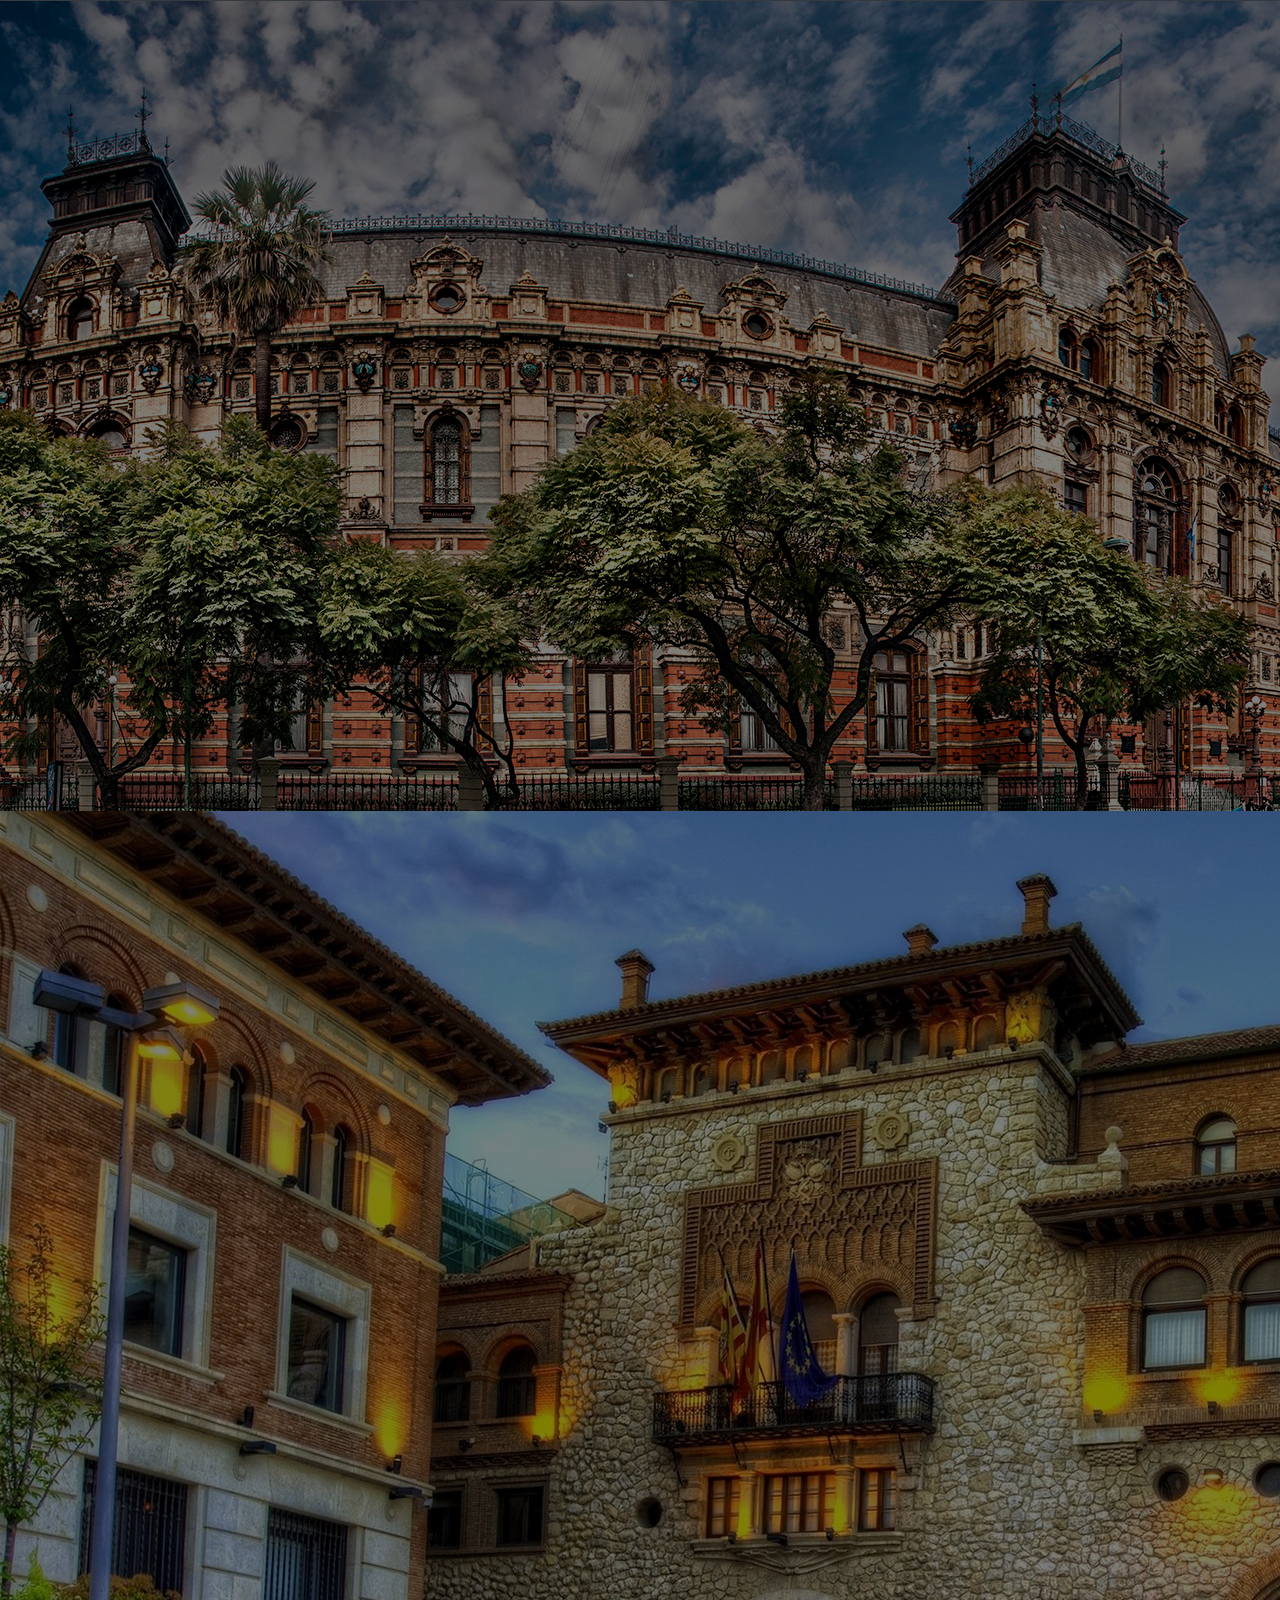
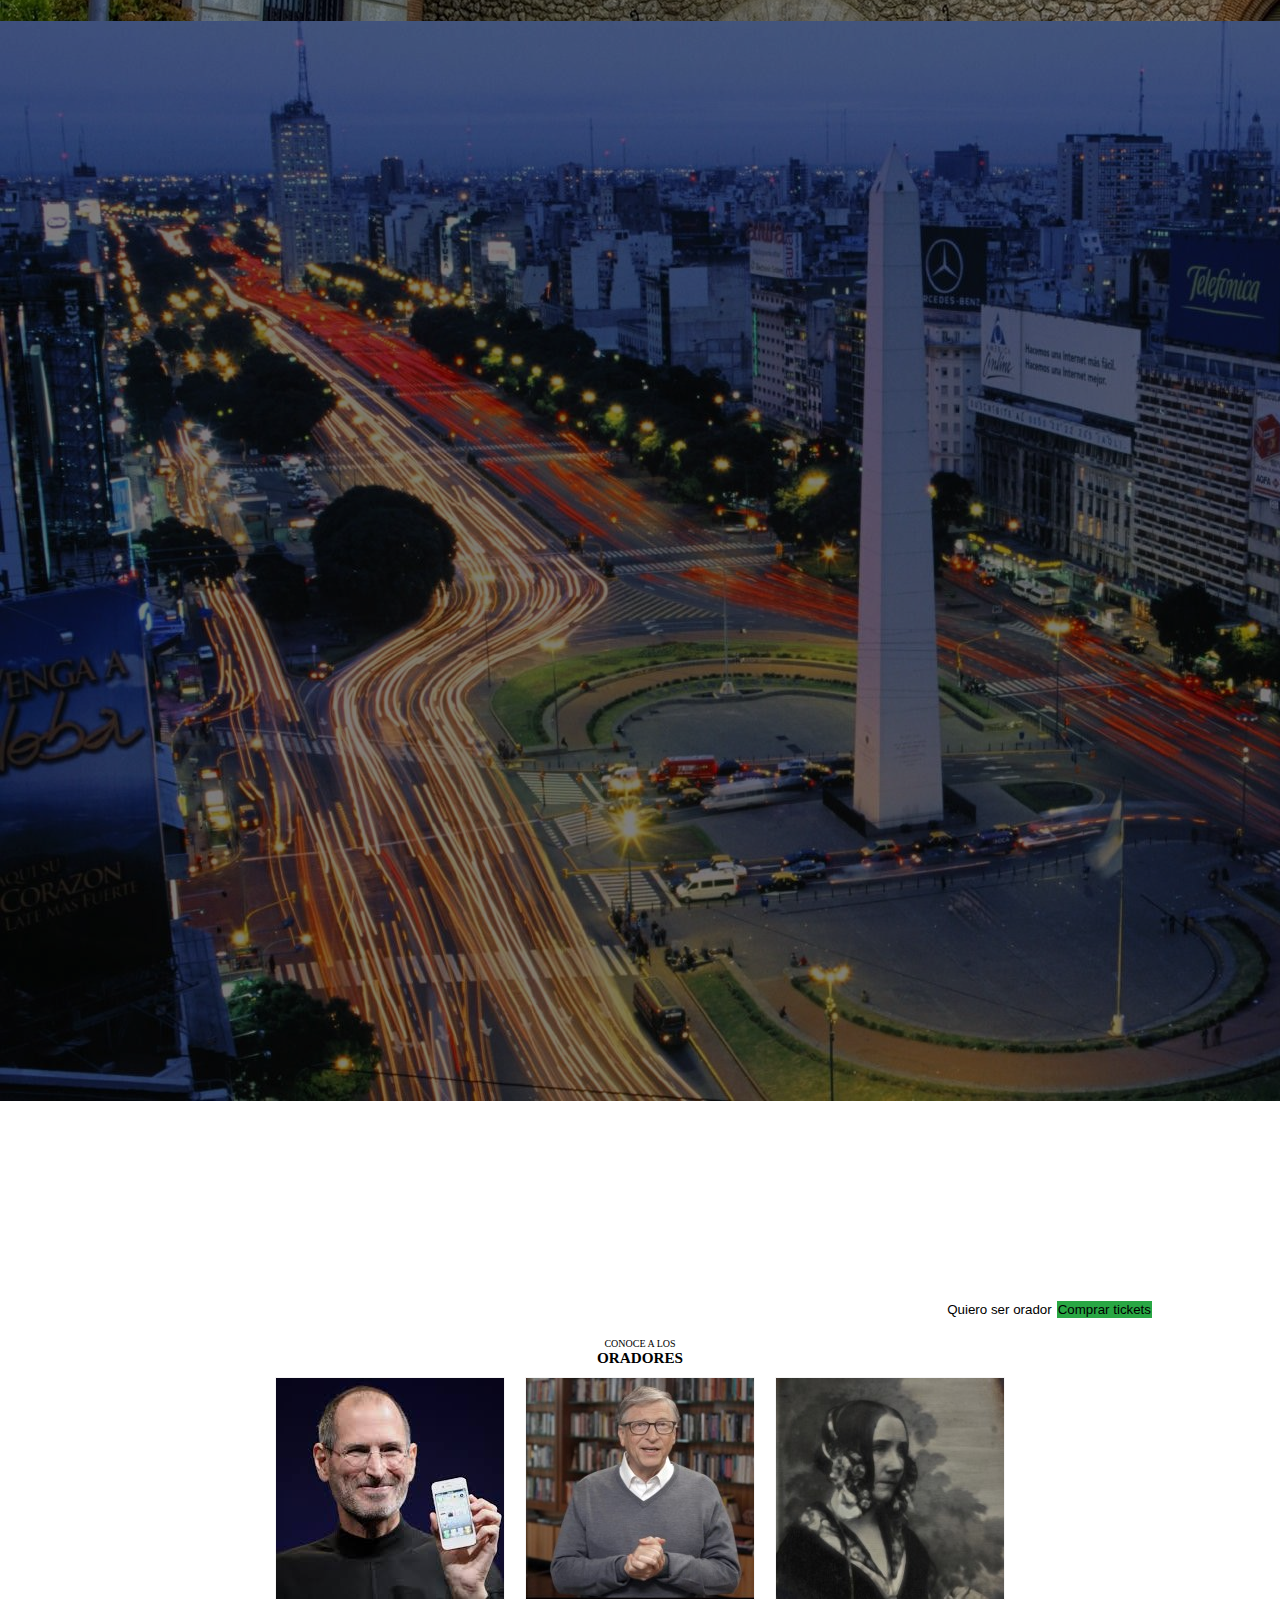
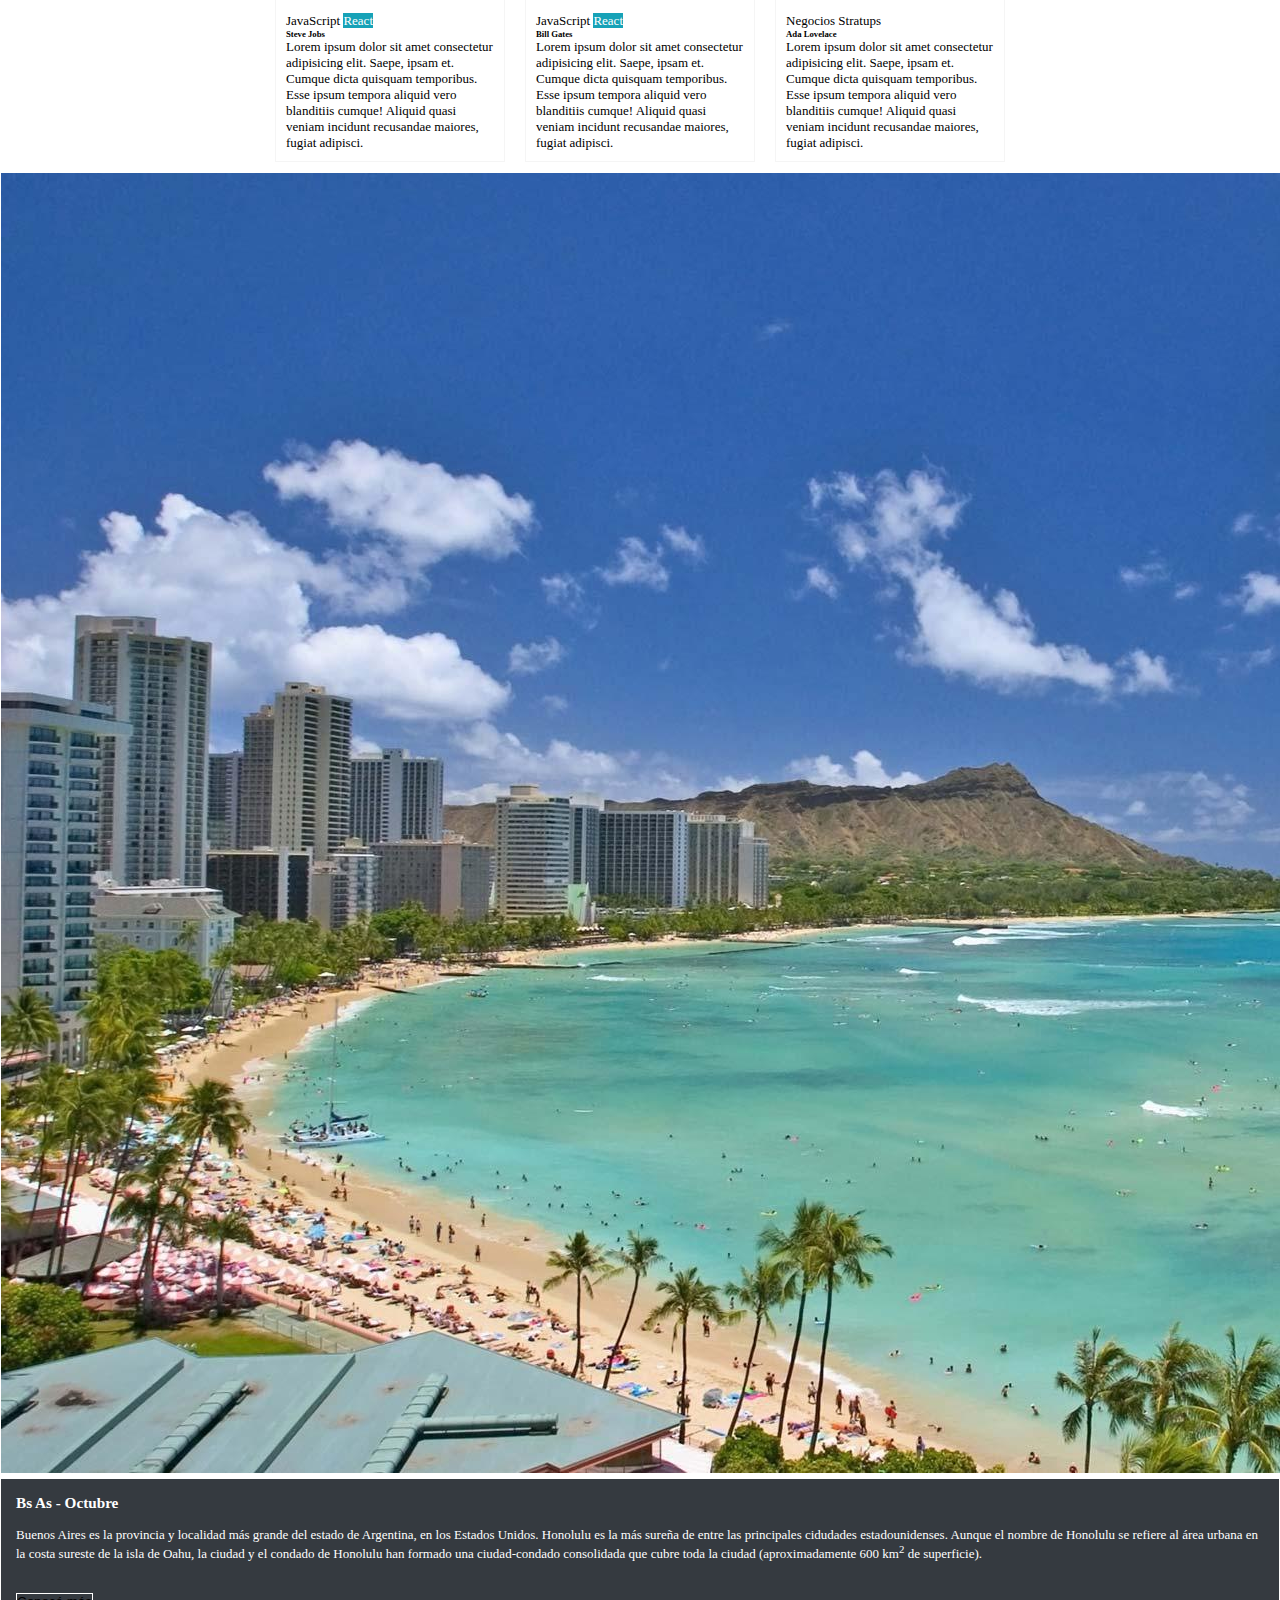
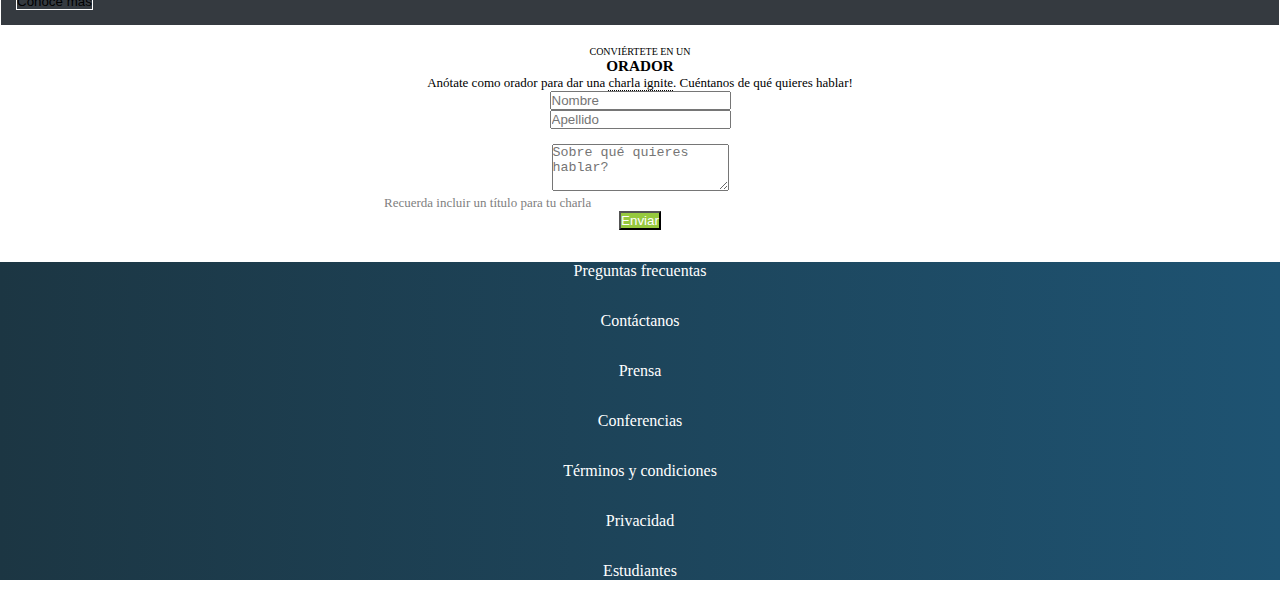
==== index.html @ 411e6cd6 "fuera bootstrap de las cards" ====
<!DOCTYPE html>
<html lang="es">
<head>
    <meta charset="UTF-8">
    <meta http-equiv="X-UA-Compatible" content="IE=edge">
    <meta name="viewport" content="width=device-width, initial-scale=1.0">
    <!-- CSS only -->
    <link href="https://cdn.jsdelivr.net/npm/bootstrap@5.2.1/dist/css/bootstrap.min.css" rel="stylesheet" integrity="sha384-iYQeCzEYFbKjA/T2uDLTpkwGzCiq6soy8tYaI1GyVh/UjpbCx/TYkiZhlZB6+fzT" crossorigin="anonymous">
    <link rel="shortcut icon" href="images/favicon.ico" type="image/x-icon">
    <link rel="stylesheet" href="style.css">
    <title>Conf Bs As</title>
</head>
<body>
    <header>
        <nav class="navbar navbar-expand-lg nav">
            <div class="container-fluid">
                <a class="navbar-brand" href="#">
                    <img src="images/codoacodo.png" alt="Logo" width="100" class="d-inline-block align-text-top">
                </a>
                <a class="navbar-brand links--principales" href="#">Conf Bs As</a>
                <button class="navbar-toggler" type="button" data-bs-toggle="collapse" data-bs-target="#navbarSupportedContent" aria-controls="navbarSupportedContent" aria-expanded="false" aria-label="Toggle navigation">
                    <span class="navbar-toggler-icon"></span>
                </button>
                <div class="collapse navbar-collapse" id="navbarSupportedContent">
                    <ul class="navbar-nav me-auto mb-2 mb-lg-0">
                        <li class="nav-item d-flex justify-content-end">
                            <a class="nav-link links--principales" aria-current="page" href="#">La conferencia</a>
                        </li>
                        <li class="nav-item d-flex justify-content-end">
                            <a class="nav-link links" href="#oradores">Los oradores</a>
                        </li>
                        <li class="nav-item d-flex justify-content-end">
                            <a class="nav-link links" href="#lugar-fecha">El lugar y la fecha</a>
                        </li>
                        <li class="nav-item d-flex justify-content-end">
                            <a class="nav-link links" href="#conviertete">Conviértete en orador</a>
                        </li>
                        <li class="nav-item d-flex justify-content-end">
                            <a class="nav-link links--final" href="#tickets">Comprar tickets</a>
                        </li>
                    </ul>
                </div>
            </div>
        </nav>
    </header>
    <main>
        <section class="section__carousel">
            <div id="carouselExampleSlidesOnly" class="carousel slide" data-bs-ride="carousel">
                <div class="carousel-inner">
                    <div class="carousel-item active">
                        <img src="images/ba1.jpg" class="d-block w-100 images" alt="ba1">
                    </div>
                    <div class="carousel-item">
                        <img src="images/ba2.jpg" class="d-block w-100 images" alt="ba2">
                    </div>
                    <div class="carousel-item">
                        <img src="images/ba3.jpg" class="d-block w-100 images" alt="ba3">
                    </div>
                    <div class="text">
                        <h1>Conf Bs As</h1>
                        <p>Bs As llega por primera vez a Argentina. Un evento para comprartir con nuestra comunidad el conocimiento y experiencia de los expertos que estan creando el futuro de Internet. Ven a conocer a miembros del evento, a otros estudiantes de Codo a Codo y los oradores de primer nivel que tenemos para ti. Te esperamos!</p>
                        <button type="button" class="btn btn-primary btn1">Quiero ser orador</button>
                        <button type="button" class="btn btn-primary btn2">Comprar tickets</button>
                    </div>
                </div>
            </div>
        </section>
<!--         <section class="container-fluid section__oradores">
            <div class="row">
                <div class="col oradores__title">
                    <p class="p__oradores">CONOCE A LOS</p>
                    <h3>ORADORES</h3>
                </div>
            </div>
            <div class="row">
                <div class="col ms-0 me-0 d-flex justify-content-center">
                    <div class="cards__images ms-0 me-0" style="width: 20rem;">
                        <img src="images/steve.jpg" class="card-img-top img-fluid" alt="Steve Jobs">
                        <div class="card-body cards__text">
                            <span class="badge text-bg-warning">JavaScript</span>
                            <span class="badge text-bg-info bdg">React</span>
                            <h5 class="card-title">Steve Jobs</h5>
                            <p class="card-text">Some quick example text to build on the card title and make up the bulk of the card's content.</p>
                        </div>
                    </div>
                </div>
                <div class="col ms-0 me-0 d-flex justify-content-center">
                    <div class="card cards__images ms-0 me-0" style="width: 20rem;">
                        <img src="images/bill.jpg" class="card-img-top img-fluid" alt="Bill Gates">
                        <div class="card-body cards__text">
                            <span class="badge text-bg-warning">JavaScript</span>
                            <span class="badge text-bg-info bdg">React</span>
                            <h5 class="card-title">Bill Gates</h5>
                            <p class="card-text">Some quick example text to build on the card title and make up the bulk of the card's content.</p>
                        </div>
                    </div>
                </div>
                <div class="col ms-0 me-0 d-flex justify-content-center">    
                    <div class="card cards__images ms-0 me-0" style="width: 20rem;">
                        <img src="images/ada.jpeg" class="card-img-top img-fluid" alt="Ada Lovelace">
                        <div class="card-body cards__text">
                            <span class="badge text-bg-secondary">Negocios</span>
                            <span class="badge text-bg-danger">Stratups</span>
                            <h5 class="card-title">Ada Lovelace</h5>
                            <p class="card-text">Some quick example text to build on the card title and make up the bulk of the card's content.</p>
                        </div>
                    </div>
                </div>
            </div>
        </section> -->



        <section class="container-fluid section__oradores">
            <div class="row m-0">
                <div class="col oradores__title">
                    <p class="p__oradores">CONOCE A LOS</p>
                    <h3>ORADORES</h3>
                </div>
            </div>
            <div class="oradores__cards">
                <div class="cards__images">
                    <img class="" src="images/steve.jpg" alt="Steve Jobs">
                    <div class="cards__text">
                        <span class="badge text-bg-warning">JavaScript</span>
                        <span class="badge text-bg-info bdg">React</span>
                        <h6>Steve Jobs</h6>
                        <p>Lorem ipsum dolor sit amet consectetur adipisicing elit. Saepe, ipsam et. Cumque dicta quisquam temporibus. Esse ipsum tempora aliquid vero blanditiis cumque! Aliquid quasi veniam incidunt recusandae maiores, fugiat adipisci.</p>
                    </div>
                </div>
                <div class="cards__images">
                    <img class="" src="images/bill.jpg" alt="Bill Gates">
                    <div class="cards__text">
                        <span class="badge text-bg-warning">JavaScript</span>
                        <span class="badge text-bg-info bdg">React</span>
                        <h6>Bill Gates</h6>
                        <p>Lorem ipsum dolor sit amet consectetur adipisicing elit. Saepe, ipsam et. Cumque dicta quisquam temporibus. Esse ipsum tempora aliquid vero blanditiis cumque! Aliquid quasi veniam incidunt recusandae maiores, fugiat adipisci.</p>
                    </div>
                </div>
                <div class="cards__images">
                    <img class="" src="images/ada.jpeg" alt="Ada Lovelace">
                    <div class="cards__text">
                        <span class="badge text-bg-secondary">Negocios</span>
                        <span class="badge text-bg-danger">Stratups</span>
                        <h6>Ada Lovelace</h6>
                        <p>Lorem ipsum dolor sit amet consectetur adipisicing elit. Saepe, ipsam et. Cumque dicta quisquam temporibus. Esse ipsum tempora aliquid vero blanditiis cumque! Aliquid quasi veniam incidunt recusandae maiores, fugiat adipisci.</p>
                    </div>
                </div>
            </div>
        </section>





        <section class="container-fluid">
            <div class="row">
                <div class="col-lg-6 p-0">
                    <img class="place w-100 h-100" src="images/honolulu.jpg" alt="">
                </div>
                <div class="col-lg-6 p-0">
                    <div class="place w-100 h-100">
                        <h3 class="place__text--1">Bs As - Octubre</h3>
                        <p class="place__text--1">Buenos Aires es la provincia y localidad más grande del estado de Argentina, en los Estados Unidos. Honolulu es la más sureña de entre las principales cidudades estadounidenses. Aunque el nombre de Honolulu se refiere al área urbana en la costa sureste de la isla de Oahu, la ciudad y el condado de Honolulu han formado una ciudad-condado consolidada que cubre toda la ciudad (aproximadamente 600 km<sup>2</sup> de superficie).</p>
                        <button class="btn btn-primary btn1 place__text--1">Conocé más</button>
                    </div>
                </div>
            </div>
        </section>
        <section class="section__oradores">
            <div class="oradores__title">
                <p class="p__oradores">CONVIÉRTETE EN UN</p>
                <h3>ORADOR</h3>
                <p>Anótate como orador para dar una <span class="span">charla ignite</span>. Cuéntanos de qué quieres hablar!</p>
            </div>
            <div class="section__form">
                <div class="row">
                    <div class="col">
                        <input type="text" class="form-control" placeholder="Nombre" aria-label="Nombre">
                    </div>
                    <div class="col">
                        <input type="text" class="form-control" placeholder="Apellido" aria-label="Apellido">
                    </div>
                </div>
                <div class="mb-3">
                    <textarea class="form-control area" id="exampleFormControlTextarea1" rows="3" placeholder="Sobre qué quieres hablar?"></textarea>
                    <p class="p__form">Recuerda incluir un título para tu charla</p>
                </div>
                <div class="d-grid gap-2">
                    <button class="btn btn-green" type="button">Enviar</button>
                </div>
            </div>
        </div>
    </main>
    <footer>
        <section class="section__footer">
            <ul class="footer__list d-flex flex-row justify-content-around">
                <li class="footer__item">
                    <a class="links--principales" href="faqs.html">Preguntas frecuentas</a>
                </li>
                <li class="footer__item">
                    <a class="links--principales" href="contacto.html">Contáctanos</a>
                </li>
                <li class="footer__item">
                    <a class="links--principales" href="prensa.html">Prensa</a>
                </li>
                <li class="footer__item">
                    <a class="links--principales" href="conferencias.html">Conferencias</a>
                </li>
                <li class="footer__item">
                    <a class="links--principales" href="eula.html">Términos y condiciones</a>
                </li>
                <li class="footer__item">
                    <a class="links--principales" href="privacidad.html">Privacidad</a>
                </li>
                <li class="footer__item">
                    <a class="links--principales" href="estudiantes.html">Estudiantes</a>
                </li>
            </ul>
        </section>
    </footer>
    <!-- JavaScript Bundle with Popper -->
    <script src="https://cdn.jsdelivr.net/npm/bootstrap@5.2.1/dist/js/bootstrap.bundle.min.js" integrity="sha384-u1OknCvxWvY5kfmNBILK2hRnQC3Pr17a+RTT6rIHI7NnikvbZlHgTPOOmMi466C8" crossorigin="anonymous"></script>
</body>
</html>
---- style.css ----
*{
    margin: 0px;
    padding: 0px;
}

.nav{
    padding-left: 60px;
    padding-right: 60px;
    background-color: #353A40;
}

.links--principales{
    color: white;
    text-decoration: none;
}

.links{
    color: #CFD4DA;
}

.links--final{
    color: #29A744;
}

.carousel-item{
    height: 90vh;
}

.images{
    filter: brightness(50%);
    position: relative;
    top: -150px;
}

.text{
    padding-top: 15%;
    padding-left: 52%;
    padding-right: 10%;
    position: relative;
    color: white;
    text-align: right;
}

.btn1{
    border: 1px solid white;
    background-color: transparent;
}

.btn2{
    border: 1px solid #29A744;
    background-color: #29A744;
}


.section__oradores{
    text-align: center;
}

.oradores__title{
    margin-top: 20px;
    font-size: small;
}

.p__oradores{
    margin-bottom: 0rem;
    font-size: x-small;
}

.oradores__cards{
    display: flex;
    justify-content: center;
    text-align: left;
}

.cards__images{
    width: 228px !important;
    margin: 10px;
    border: 1px solid whitesmoke;
    font-size: small;
    text-align: center;
    object-fit: cover;
}

.cards__text{
    padding: 10px;
    text-align: left;
}

.bdg{
    background-color: #17A2B7 !important;
    color: white !important;
}

.badge{
    margin-top: 20px;
    margin-bottom: 5px;
}


/* .section__oradores{
    text-align: center;
}

.oradores__title{
    margin-top: 20px;
    font-size: small;
}

.p__oradores{
    margin-bottom: 0rem;
    font-size: x-small;
}

.oradores__cards{

}

.cards__images{
    margin: 0px !important;
    border: 1px solid whitesmoke;
    font-size: small;
}

.cards__text{
    padding: 10px;
    text-align: left;
}

.bdg{
    background-color: #17A2B7 !important;
    color: white !important;
}

.badge{
    margin-top: 20px;
    margin-bottom: 5px;
} */

.place{
    border: 0.2px solid white;
    font-size: small;
    background-color: #353A40;
    color: white;
}

.place__text--1{
    margin: 15px;
}

.span{
    border-bottom: 1px dotted black;
}

.section__form{
    margin-left: 30%;
    margin-right: 30%;
}

.area{
    margin-top: 15px;
}

.btn-green{
    background-color: #96C93E;
    color: white;
}

.p__form{
    text-align: left;
    color: gray;
    font-size: small;
}

.section__footer{
    background-image: linear-gradient(to right, #1C3643, #1E5372);
    color: white;
}

.footer__list{
    margin-top: 20px;
    margin-bottom: 0px;
    padding: 0px 200px 0px 200px;
}

.footer__item{
    list-style: none;
    text-align: center;
    margin: 2rem;

}
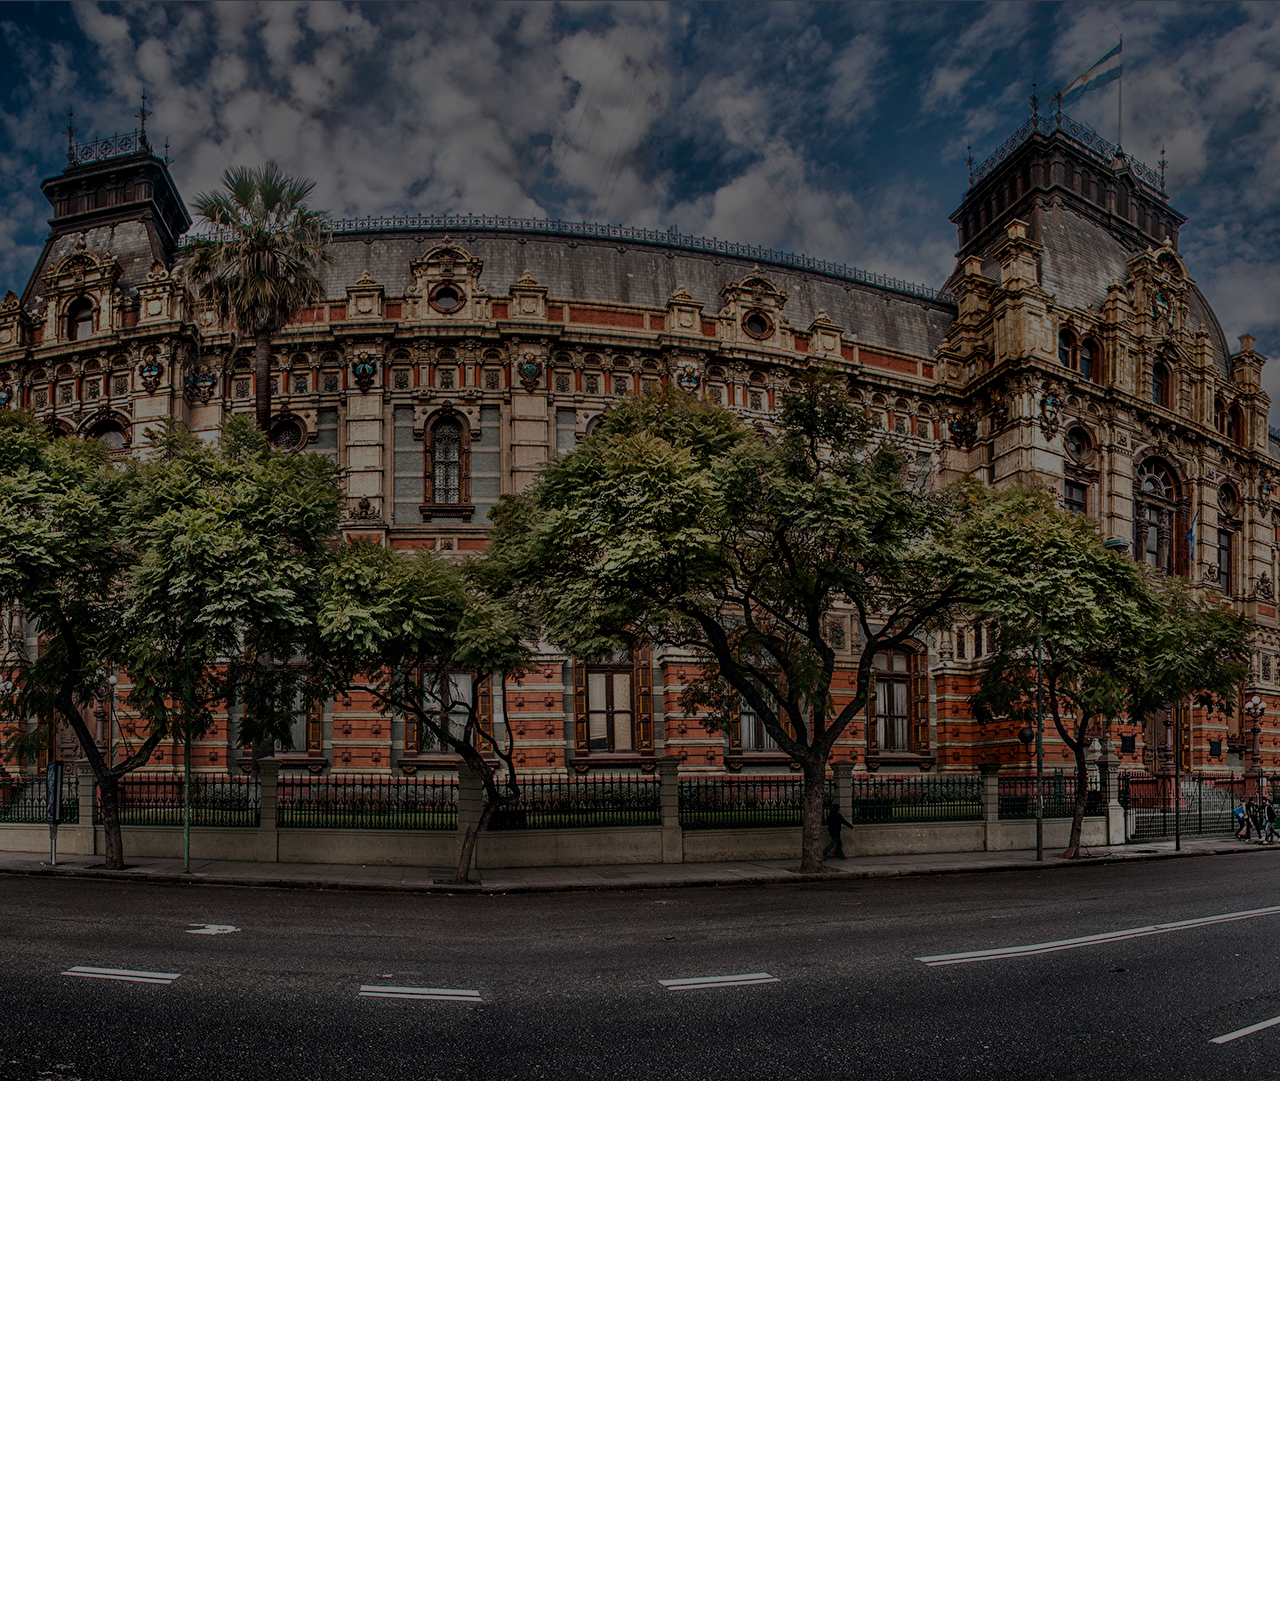
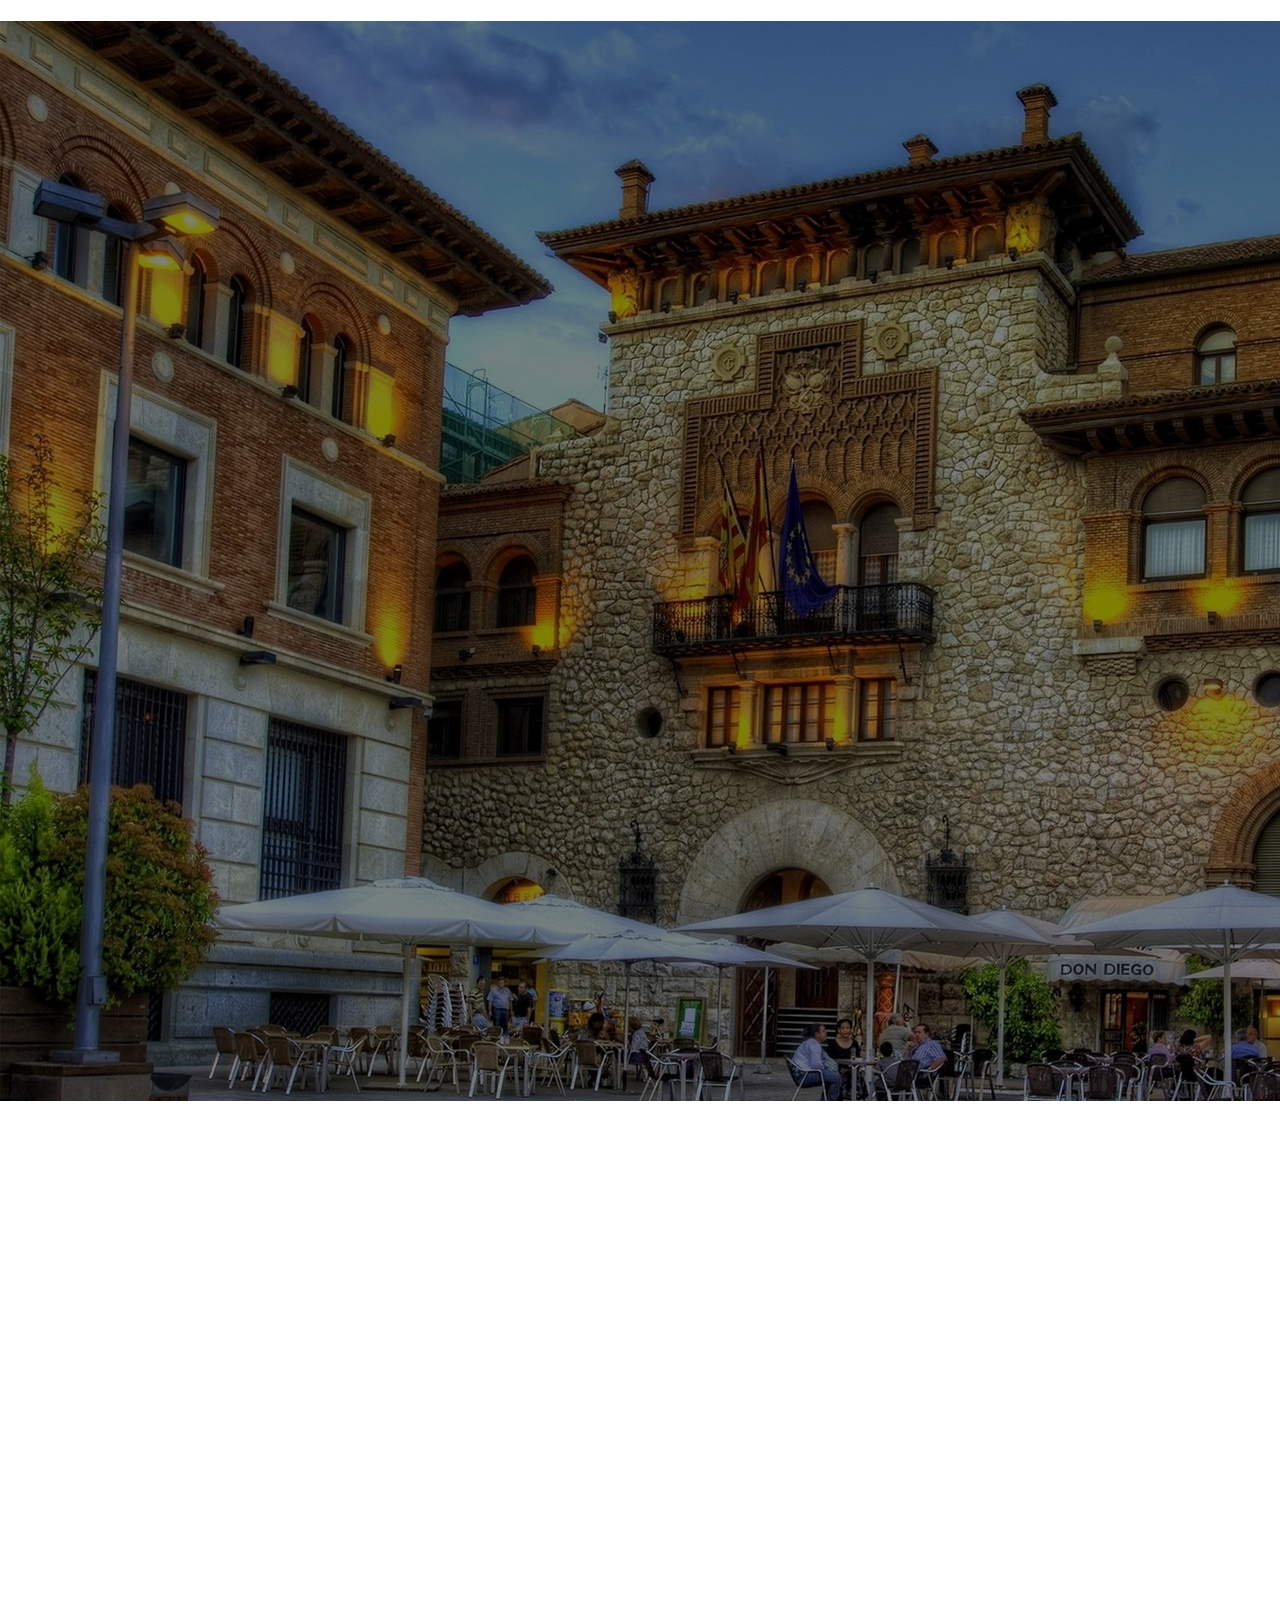
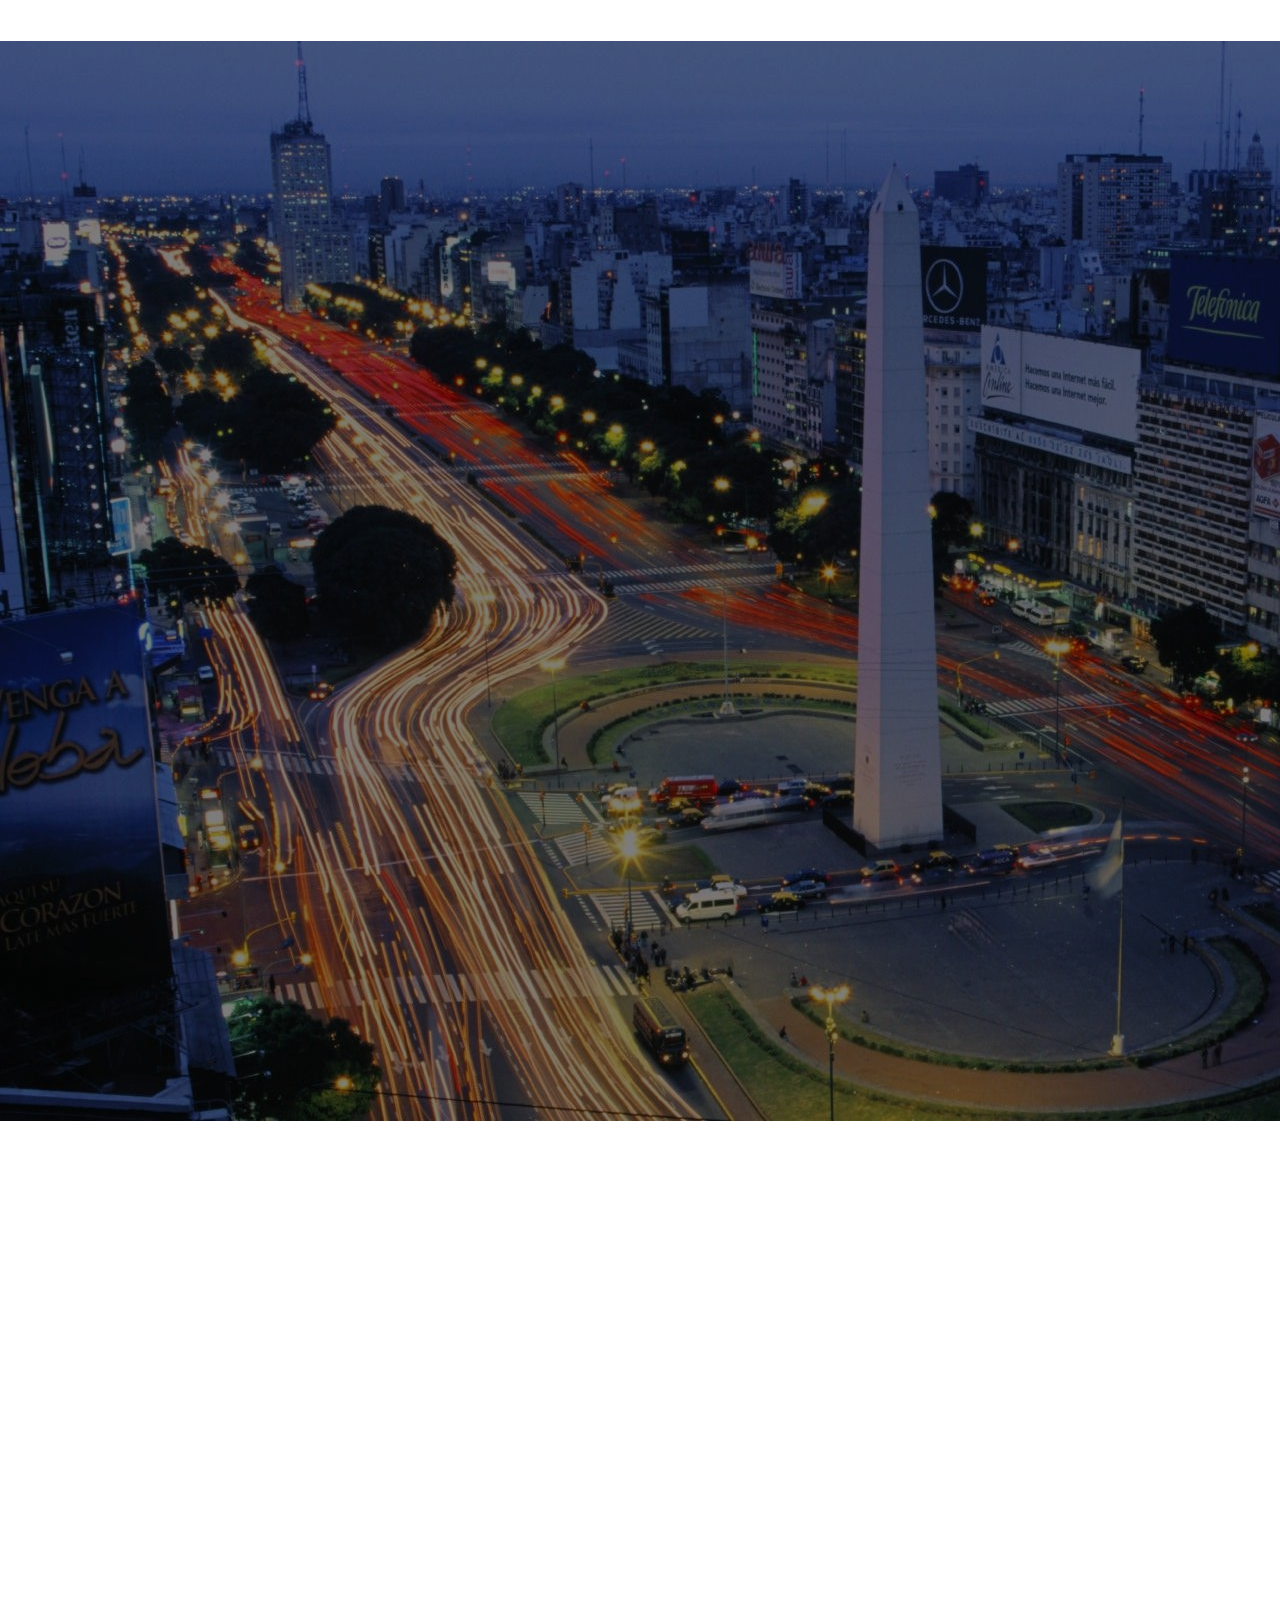
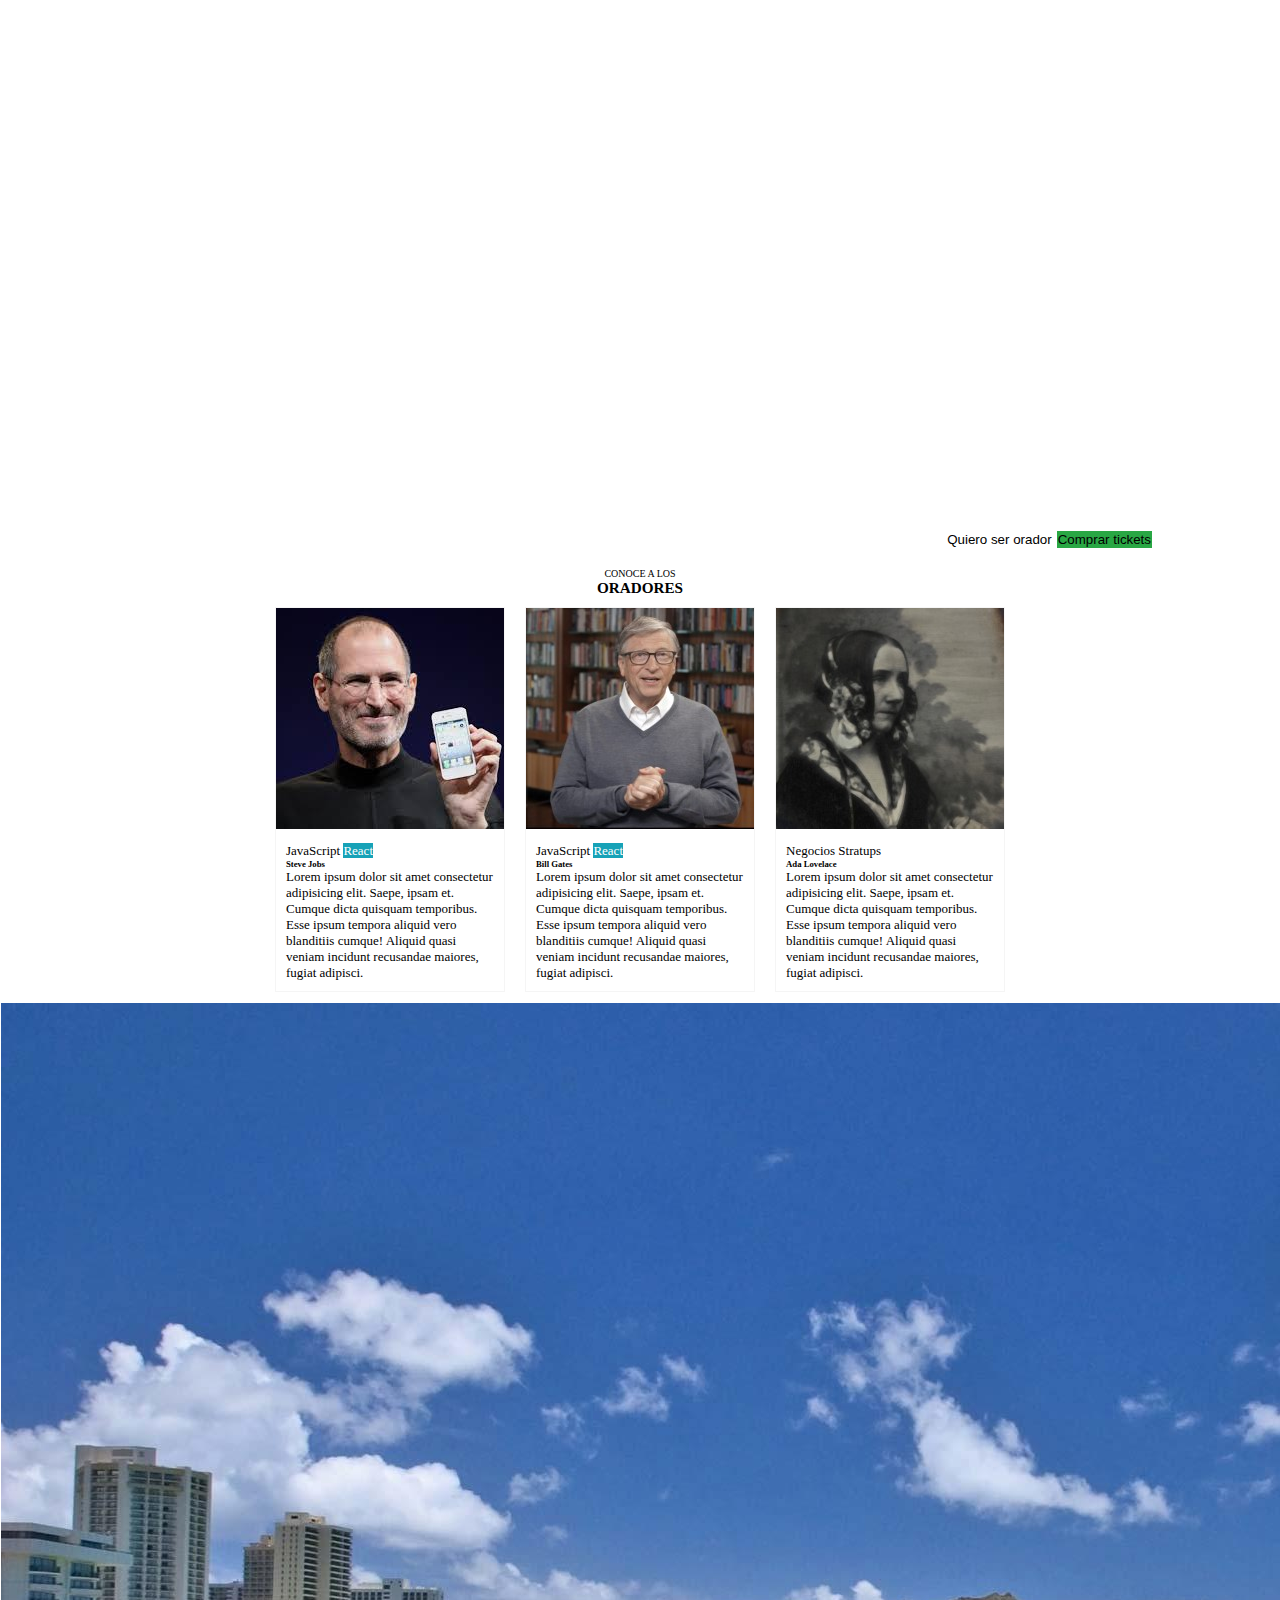
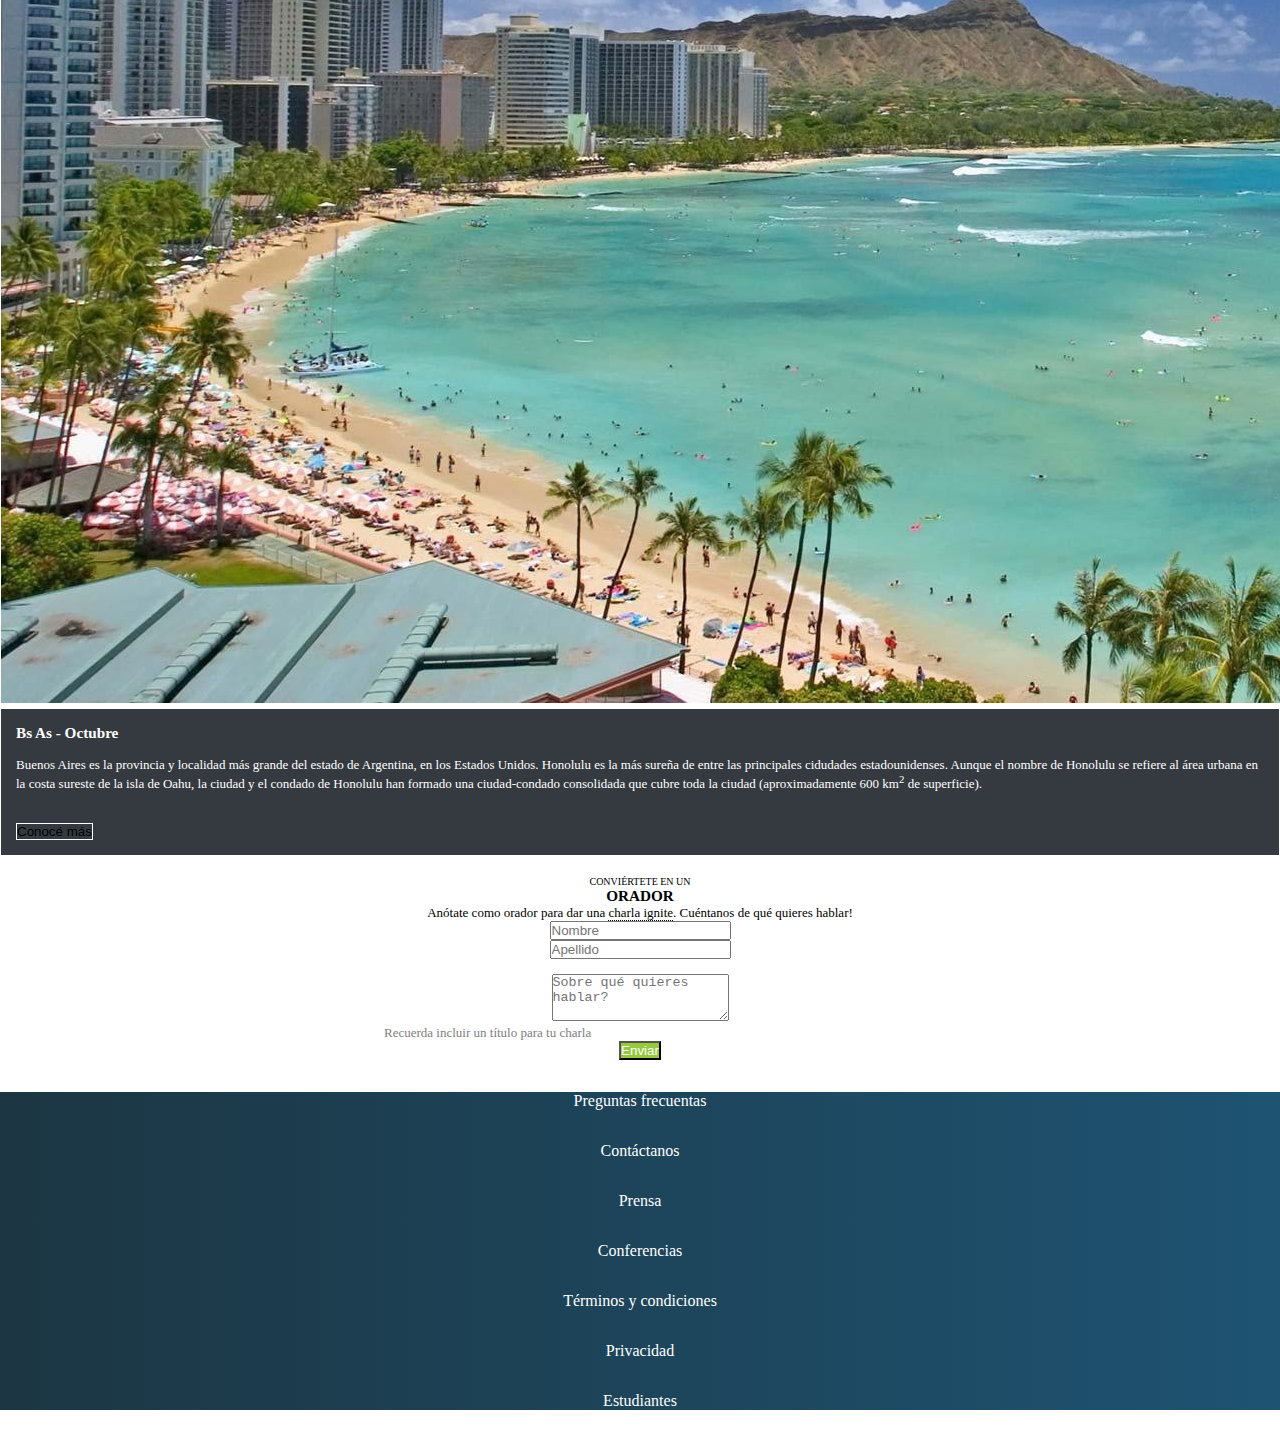
==== commit 34162646: "cards sin bootstrap" ====
--- a/index.html
+++ b/index.html
@@ -21,24 +21,26 @@
                 <button class="navbar-toggler" type="button" data-bs-toggle="collapse" data-bs-target="#navbarSupportedContent" aria-controls="navbarSupportedContent" aria-expanded="false" aria-label="Toggle navigation">
                     <span class="navbar-toggler-icon"></span>
                 </button>
-                <div class="collapse navbar-collapse" id="navbarSupportedContent">
-                    <ul class="navbar-nav me-auto mb-2 mb-lg-0">
-                        <li class="nav-item d-flex justify-content-end">
-                            <a class="nav-link links--principales" aria-current="page" href="#">La conferencia</a>
-                        </li>
-                        <li class="nav-item d-flex justify-content-end">
-                            <a class="nav-link links" href="#oradores">Los oradores</a>
-                        </li>
-                        <li class="nav-item d-flex justify-content-end">
-                            <a class="nav-link links" href="#lugar-fecha">El lugar y la fecha</a>
-                        </li>
-                        <li class="nav-item d-flex justify-content-end">
-                            <a class="nav-link links" href="#conviertete">Conviértete en orador</a>
-                        </li>
-                        <li class="nav-item d-flex justify-content-end">
-                            <a class="nav-link links--final" href="#tickets">Comprar tickets</a>
-                        </li>
-                    </ul>
+                <div class="collapse navbar-collapse justify-content-end" id="navbarSupportedContent">
+                    <div class="">
+                        <ul class="navbar-nav me-auto mb-2 mb-lg-0 d-flex justify-content-end">
+                            <li class="nav-item">
+                                <a class="nav-link links--principales" aria-current="page" href="#">La conferencia</a>
+                            </li>
+                            <li class="nav-item">
+                                <a class="nav-link links" href="#oradores">Los oradores</a>
+                            </li>
+                            <li class="nav-item">
+                                <a class="nav-link links" href="#lugar-fecha">El lugar y la fecha</a>
+                            </li>
+                            <li class="nav-item">
+                                <a class="nav-link links" href="#conviertete">Conviértete en orador</a>
+                            </li>
+                            <li class="nav-item">
+                                <a class="nav-link links--final" href="#tickets">Comprar tickets</a>
+                            </li>
+                        </ul>
+                    </div>
                 </div>
             </div>
         </nav>
@@ -65,94 +67,49 @@
                 </div>
             </div>
         </section>
-<!--         <section class="container-fluid section__oradores">
-            <div class="row">
-                <div class="col oradores__title">
-                    <p class="p__oradores">CONOCE A LOS</p>
-                    <h3>ORADORES</h3>
-                </div>
-            </div>
-            <div class="row">
-                <div class="col ms-0 me-0 d-flex justify-content-center">
-                    <div class="cards__images ms-0 me-0" style="width: 20rem;">
-                        <img src="images/steve.jpg" class="card-img-top img-fluid" alt="Steve Jobs">
-                        <div class="card-body cards__text">
-                            <span class="badge text-bg-warning">JavaScript</span>
-                            <span class="badge text-bg-info bdg">React</span>
-                            <h5 class="card-title">Steve Jobs</h5>
-                            <p class="card-text">Some quick example text to build on the card title and make up the bulk of the card's content.</p>
-                        </div>
-                    </div>
-                </div>
-                <div class="col ms-0 me-0 d-flex justify-content-center">
-                    <div class="card cards__images ms-0 me-0" style="width: 20rem;">
-                        <img src="images/bill.jpg" class="card-img-top img-fluid" alt="Bill Gates">
-                        <div class="card-body cards__text">
-                            <span class="badge text-bg-warning">JavaScript</span>
-                            <span class="badge text-bg-info bdg">React</span>
-                            <h5 class="card-title">Bill Gates</h5>
-                            <p class="card-text">Some quick example text to build on the card title and make up the bulk of the card's content.</p>
-                        </div>
-                    </div>
-                </div>
-                <div class="col ms-0 me-0 d-flex justify-content-center">    
-                    <div class="card cards__images ms-0 me-0" style="width: 20rem;">
-                        <img src="images/ada.jpeg" class="card-img-top img-fluid" alt="Ada Lovelace">
-                        <div class="card-body cards__text">
-                            <span class="badge text-bg-secondary">Negocios</span>
-                            <span class="badge text-bg-danger">Stratups</span>
-                            <h5 class="card-title">Ada Lovelace</h5>
-                            <p class="card-text">Some quick example text to build on the card title and make up the bulk of the card's content.</p>
-                        </div>
-                    </div>
-                </div>
-            </div>
-        </section> -->
-
-
-
         <section class="container-fluid section__oradores">
-            <div class="row m-0">
+            <div class="m-0">
                 <div class="col oradores__title">
                     <p class="p__oradores">CONOCE A LOS</p>
                     <h3>ORADORES</h3>
                 </div>
             </div>
             <div class="oradores__cards">
-                <div class="cards__images">
-                    <img class="" src="images/steve.jpg" alt="Steve Jobs">
-                    <div class="cards__text">
-                        <span class="badge text-bg-warning">JavaScript</span>
-                        <span class="badge text-bg-info bdg">React</span>
-                        <h6>Steve Jobs</h6>
-                        <p>Lorem ipsum dolor sit amet consectetur adipisicing elit. Saepe, ipsam et. Cumque dicta quisquam temporibus. Esse ipsum tempora aliquid vero blanditiis cumque! Aliquid quasi veniam incidunt recusandae maiores, fugiat adipisci.</p>
+                <div class="d-flex justify-content-center">
+                    <div class="cards__images">
+                        <img class="" src="images/steve.jpg" alt="Steve Jobs">
+                        <div class="cards__text">
+                            <span class="badge text-bg-warning">JavaScript</span>
+                            <span class="badge text-bg-info bdg">React</span>
+                            <h6>Steve Jobs</h6>
+                            <p>Lorem ipsum dolor sit amet consectetur adipisicing elit. Saepe, ipsam et. Cumque dicta quisquam temporibus. Esse ipsum tempora aliquid vero blanditiis cumque! Aliquid quasi veniam incidunt recusandae maiores, fugiat adipisci.</p>
+                        </div>
                     </div>
                 </div>
-                <div class="cards__images">
-                    <img class="" src="images/bill.jpg" alt="Bill Gates">
-                    <div class="cards__text">
-                        <span class="badge text-bg-warning">JavaScript</span>
-                        <span class="badge text-bg-info bdg">React</span>
-                        <h6>Bill Gates</h6>
-                        <p>Lorem ipsum dolor sit amet consectetur adipisicing elit. Saepe, ipsam et. Cumque dicta quisquam temporibus. Esse ipsum tempora aliquid vero blanditiis cumque! Aliquid quasi veniam incidunt recusandae maiores, fugiat adipisci.</p>
+                <div class="d-flex justify-content-center">
+                    <div class="cards__images">
+                        <img class="" src="images/bill.jpg" alt="Bill Gates">
+                        <div class="cards__text">
+                            <span class="badge text-bg-warning">JavaScript</span>
+                            <span class="badge text-bg-info bdg">React</span>
+                            <h6>Bill Gates</h6>
+                            <p>Lorem ipsum dolor sit amet consectetur adipisicing elit. Saepe, ipsam et. Cumque dicta quisquam temporibus. Esse ipsum tempora aliquid vero blanditiis cumque! Aliquid quasi veniam incidunt recusandae maiores, fugiat adipisci.</p>
+                        </div>
                     </div>
                 </div>
-                <div class="cards__images">
-                    <img class="" src="images/ada.jpeg" alt="Ada Lovelace">
-                    <div class="cards__text">
-                        <span class="badge text-bg-secondary">Negocios</span>
-                        <span class="badge text-bg-danger">Stratups</span>
-                        <h6>Ada Lovelace</h6>
-                        <p>Lorem ipsum dolor sit amet consectetur adipisicing elit. Saepe, ipsam et. Cumque dicta quisquam temporibus. Esse ipsum tempora aliquid vero blanditiis cumque! Aliquid quasi veniam incidunt recusandae maiores, fugiat adipisci.</p>
+                <div class="d-flex justify-content-center">
+                    <div class="cards__images">
+                        <img class="" src="images/ada.jpeg" alt="Ada Lovelace">
+                        <div class="cards__text">
+                            <span class="badge text-bg-secondary">Negocios</span>
+                            <span class="badge text-bg-danger">Stratups</span>
+                            <h6>Ada Lovelace</h6>
+                            <p>Lorem ipsum dolor sit amet consectetur adipisicing elit. Saepe, ipsam et. Cumque dicta quisquam temporibus. Esse ipsum tempora aliquid vero blanditiis cumque! Aliquid quasi veniam incidunt recusandae maiores, fugiat adipisci.</p>
+                        </div>
                     </div>
                 </div>
             </div>
         </section>
-
-
-
-
-
         <section class="container-fluid">
             <div class="row">
                 <div class="col-lg-6 p-0">
--- a/style.css
+++ b/style.css
@@ -23,7 +23,7 @@
 }
 
 .carousel-item{
-    height: 90vh;
+    height: 180vh;
 }
 
 .images{
@@ -69,7 +69,6 @@
 .oradores__cards{
     display: flex;
     justify-content: center;
-    text-align: left;
 }
 
 .cards__images{
@@ -77,7 +76,7 @@
     margin: 10px;
     border: 1px solid whitesmoke;
     font-size: small;
-    text-align: center;
+    text-align: left;
     object-fit: cover;
 }
 
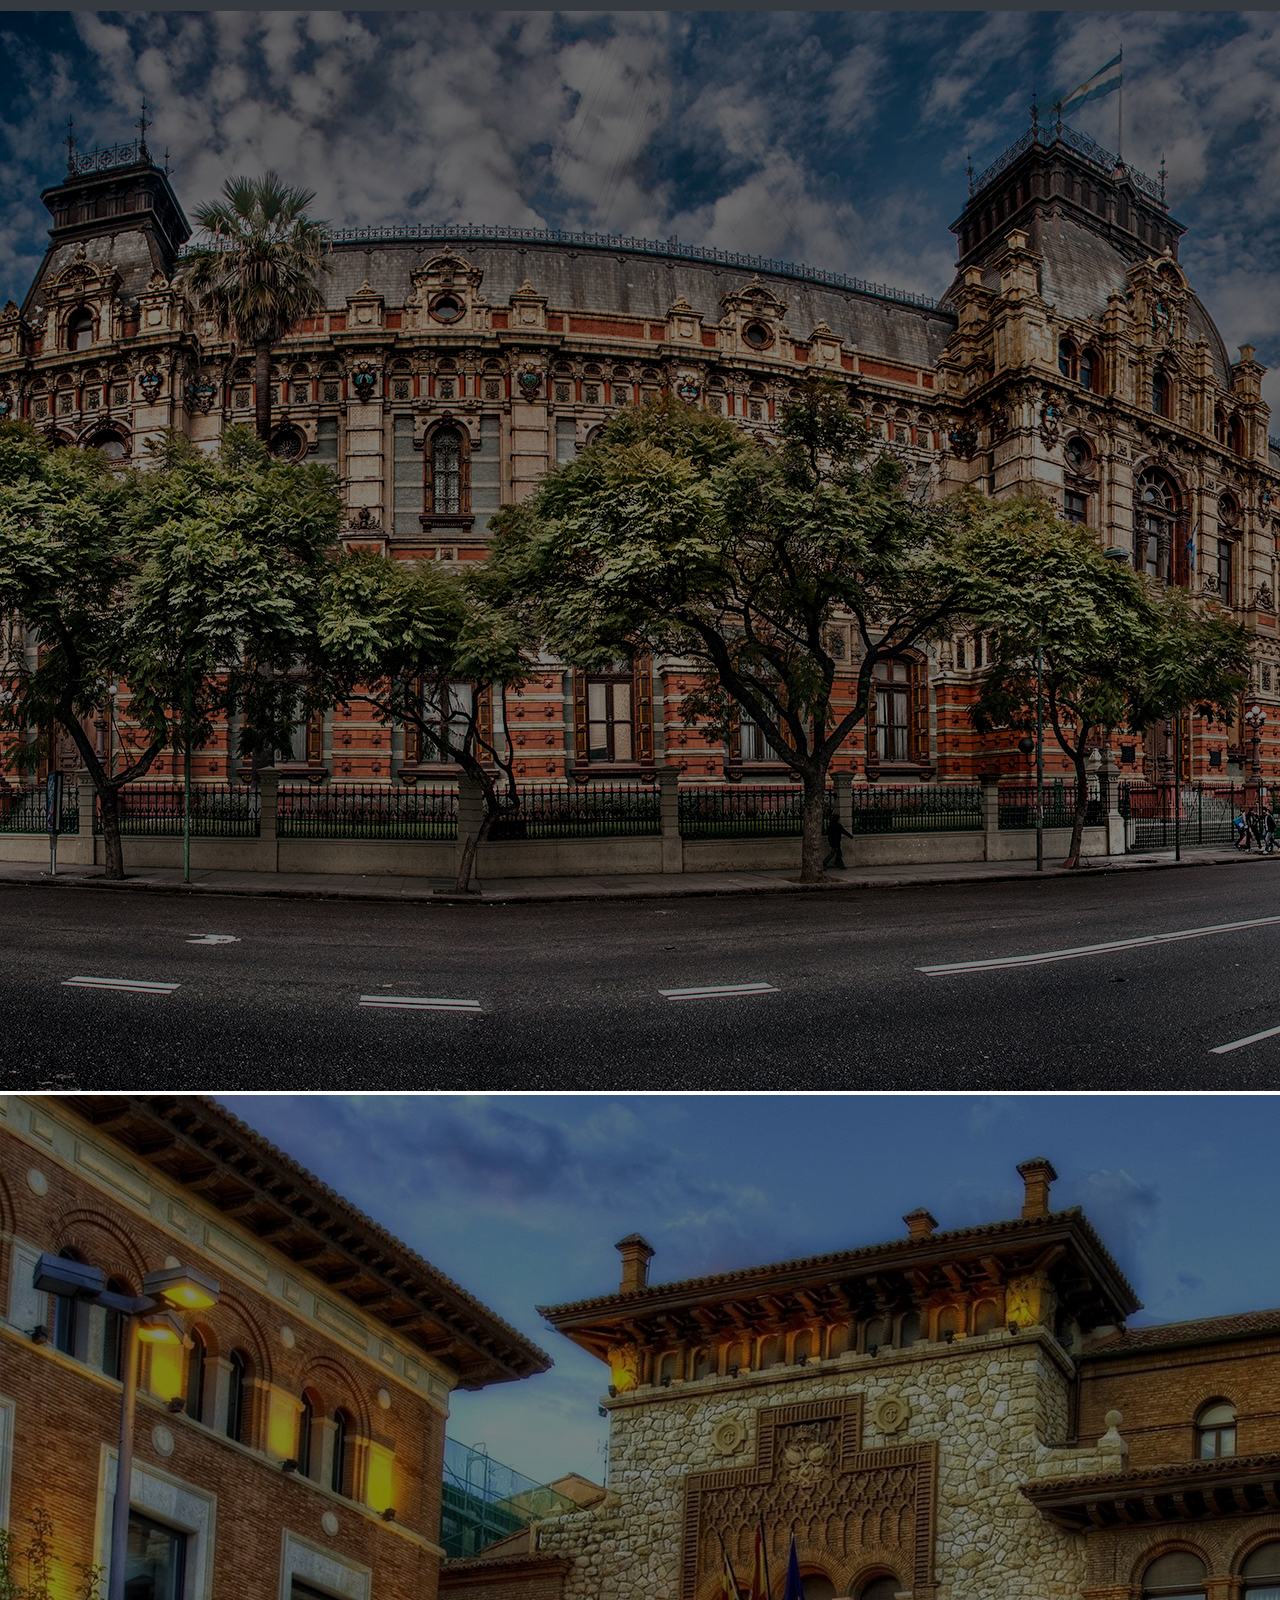
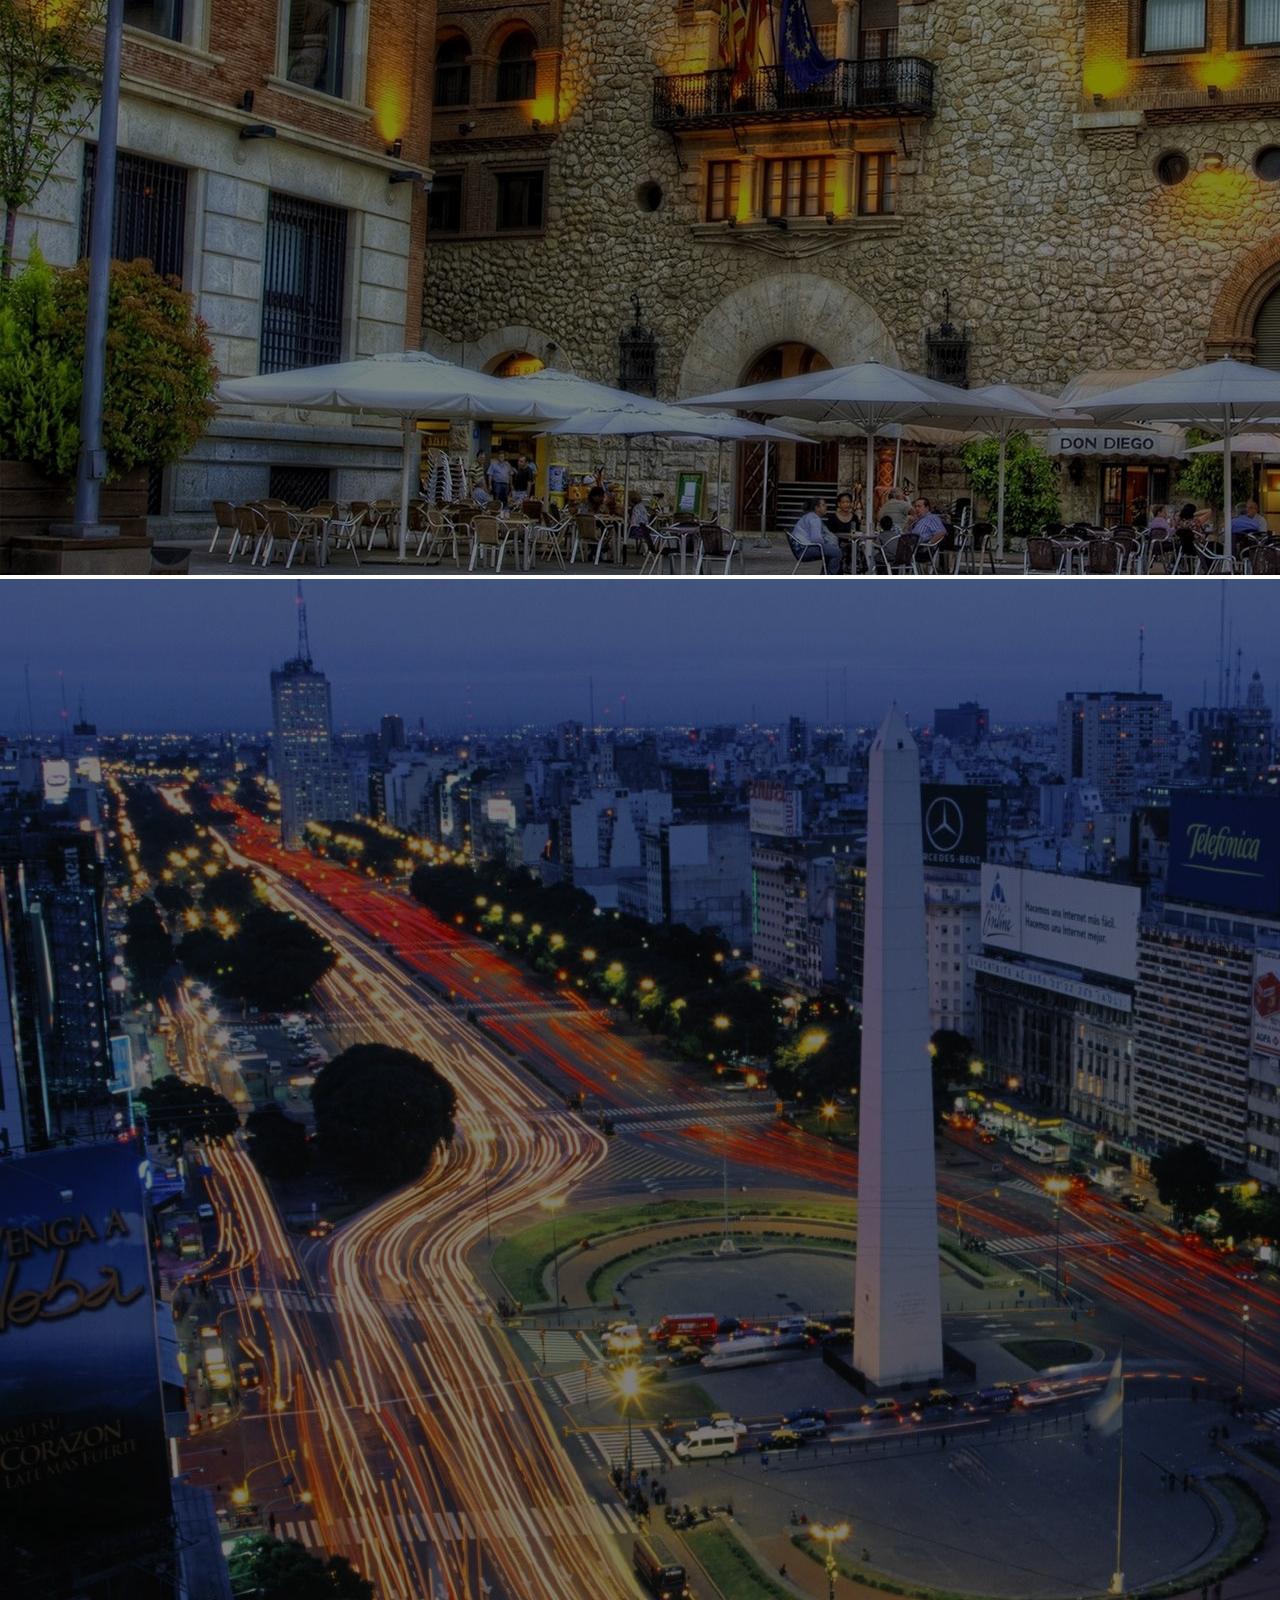
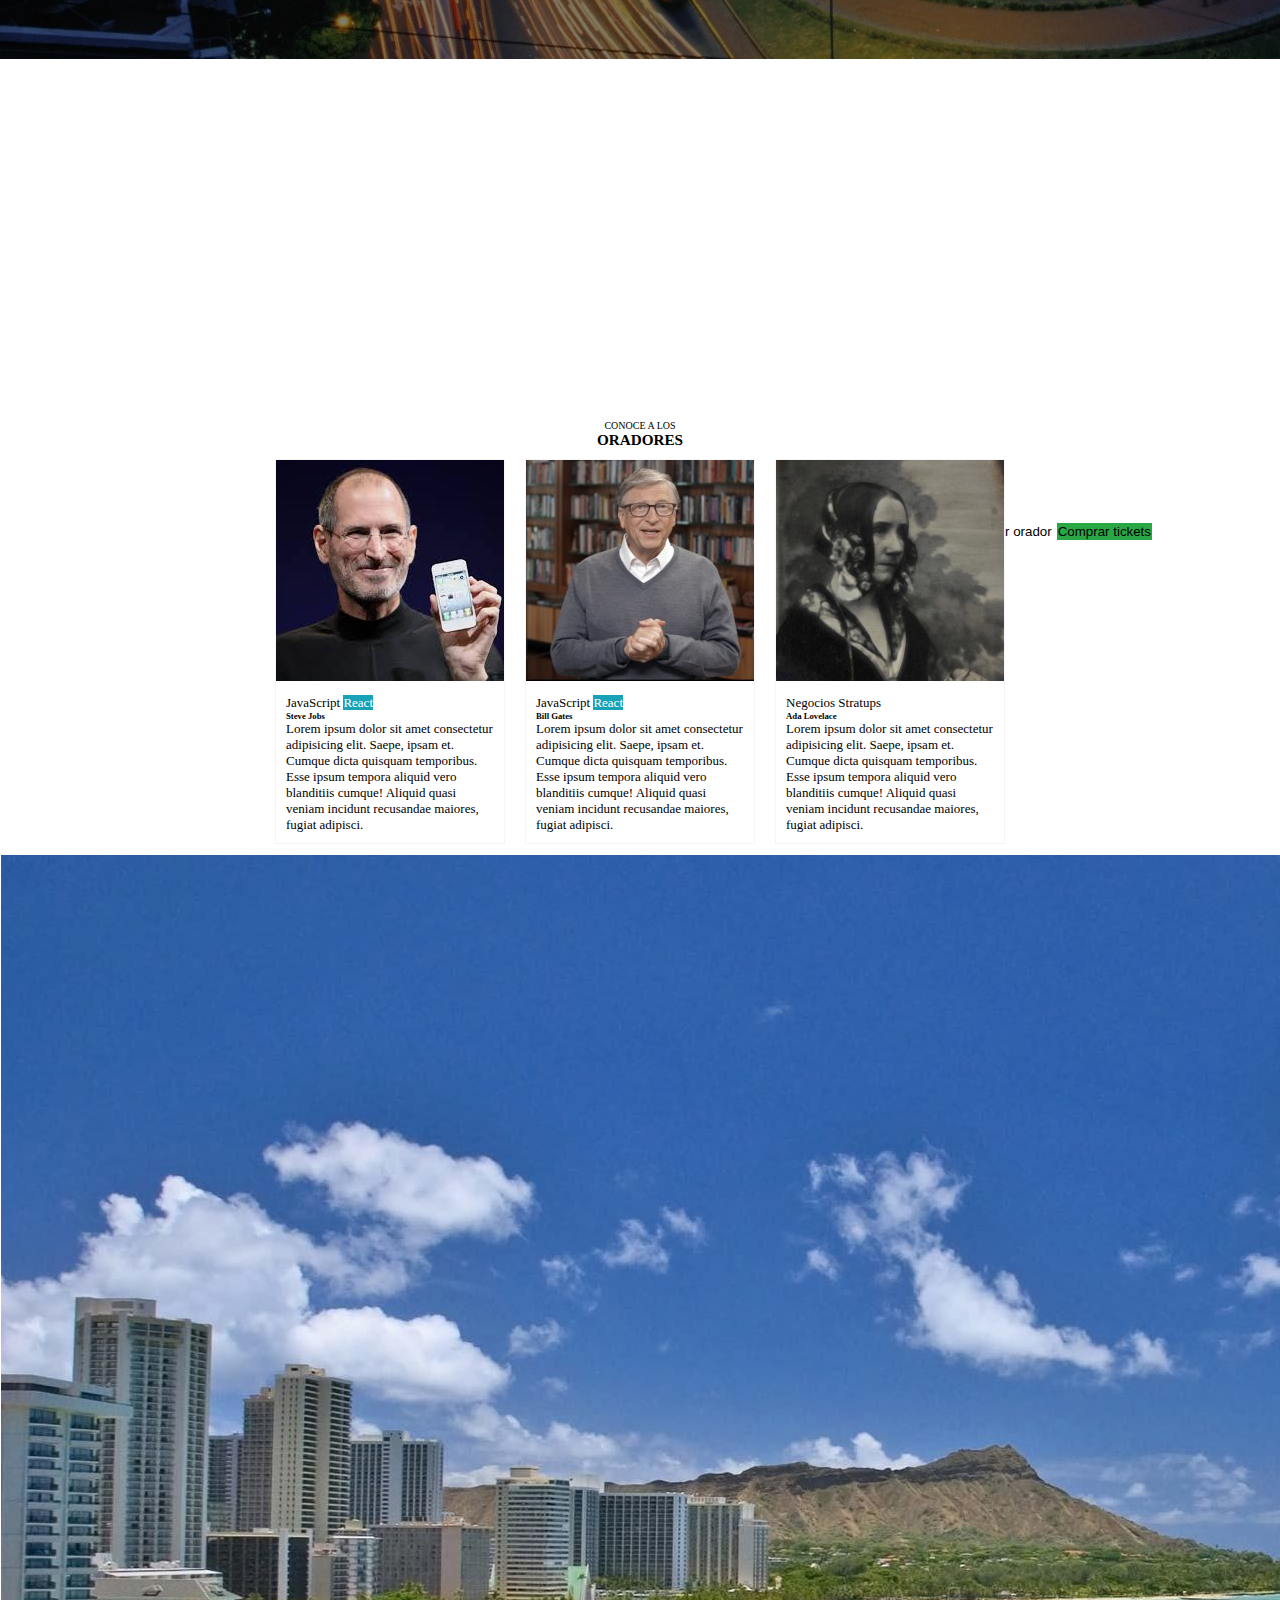
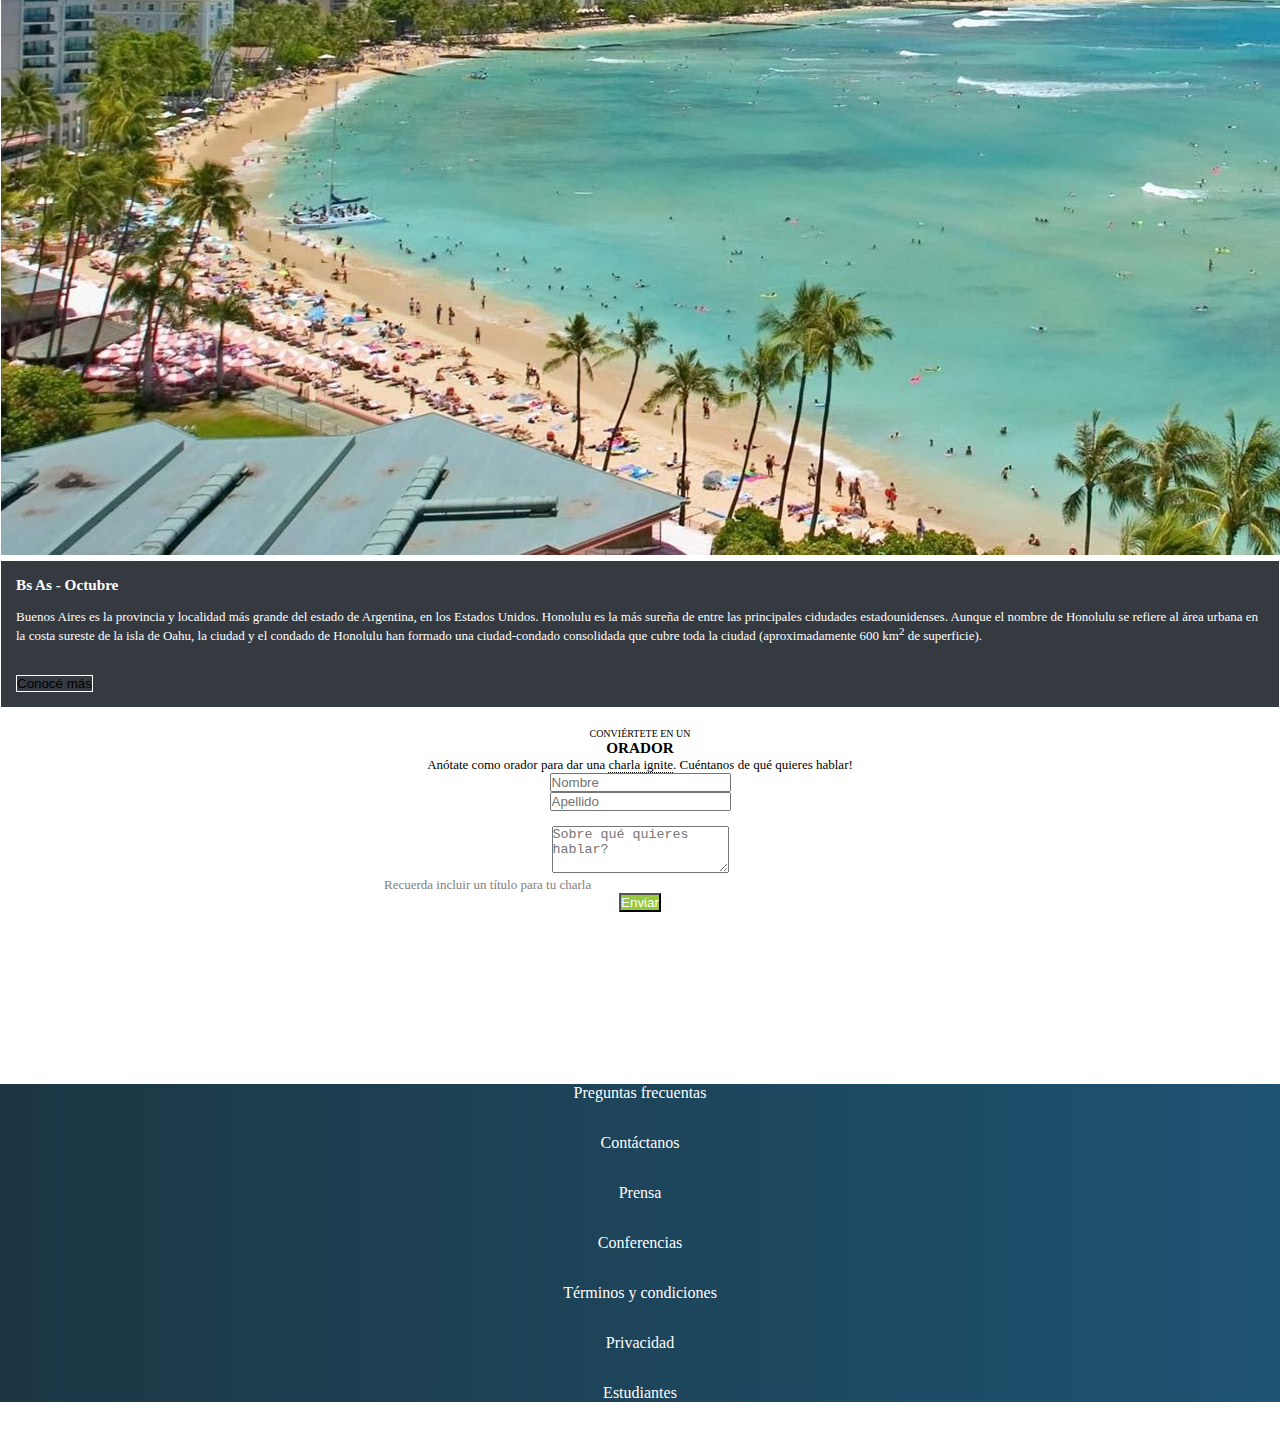
==== commit 07e55875: "cambio posiciones de los sections" ====
--- a/index.html
+++ b/index.html
@@ -110,7 +110,7 @@
                 </div>
             </div>
         </section>
-        <section class="container-fluid">
+        <section class="container-fluid section__place">
             <div class="row">
                 <div class="col-lg-6 p-0">
                     <img class="place w-100 h-100" src="images/honolulu.jpg" alt="">
--- a/style.css
+++ b/style.css
@@ -22,14 +22,10 @@
     color: #29A744;
 }
 
-.carousel-item{
-    height: 180vh;
-}
-
 .images{
     filter: brightness(50%);
     position: relative;
-    top: -150px;
+    top: -140px;
 }
 
 .text{
@@ -54,6 +50,8 @@
 
 .section__oradores{
     text-align: center;
+    position: relative;
+    top: -140px;
 }
 
 .oradores__title{
@@ -95,45 +93,10 @@
     margin-bottom: 5px;
 }
 
-
-/* .section__oradores{
-    text-align: center;
+.section__place{
+    position: relative;
+    top: -140px;
 }
-
-.oradores__title{
-    margin-top: 20px;
-    font-size: small;
-}
-
-.p__oradores{
-    margin-bottom: 0rem;
-    font-size: x-small;
-}
-
-.oradores__cards{
-
-}
-
-.cards__images{
-    margin: 0px !important;
-    border: 1px solid whitesmoke;
-    font-size: small;
-}
-
-.cards__text{
-    padding: 10px;
-    text-align: left;
-}
-
-.bdg{
-    background-color: #17A2B7 !important;
-    color: white !important;
-}
-
-.badge{
-    margin-top: 20px;
-    margin-bottom: 5px;
-} */
 
 .place{
     border: 0.2px solid white;
@@ -173,6 +136,8 @@
 .section__footer{
     background-image: linear-gradient(to right, #1C3643, #1E5372);
     color: white;
+/*     position: absolute; */
+/*     top: -140px; */
 }
 
 .footer__list{
@@ -185,5 +150,4 @@
     list-style: none;
     text-align: center;
     margin: 2rem;
-
 }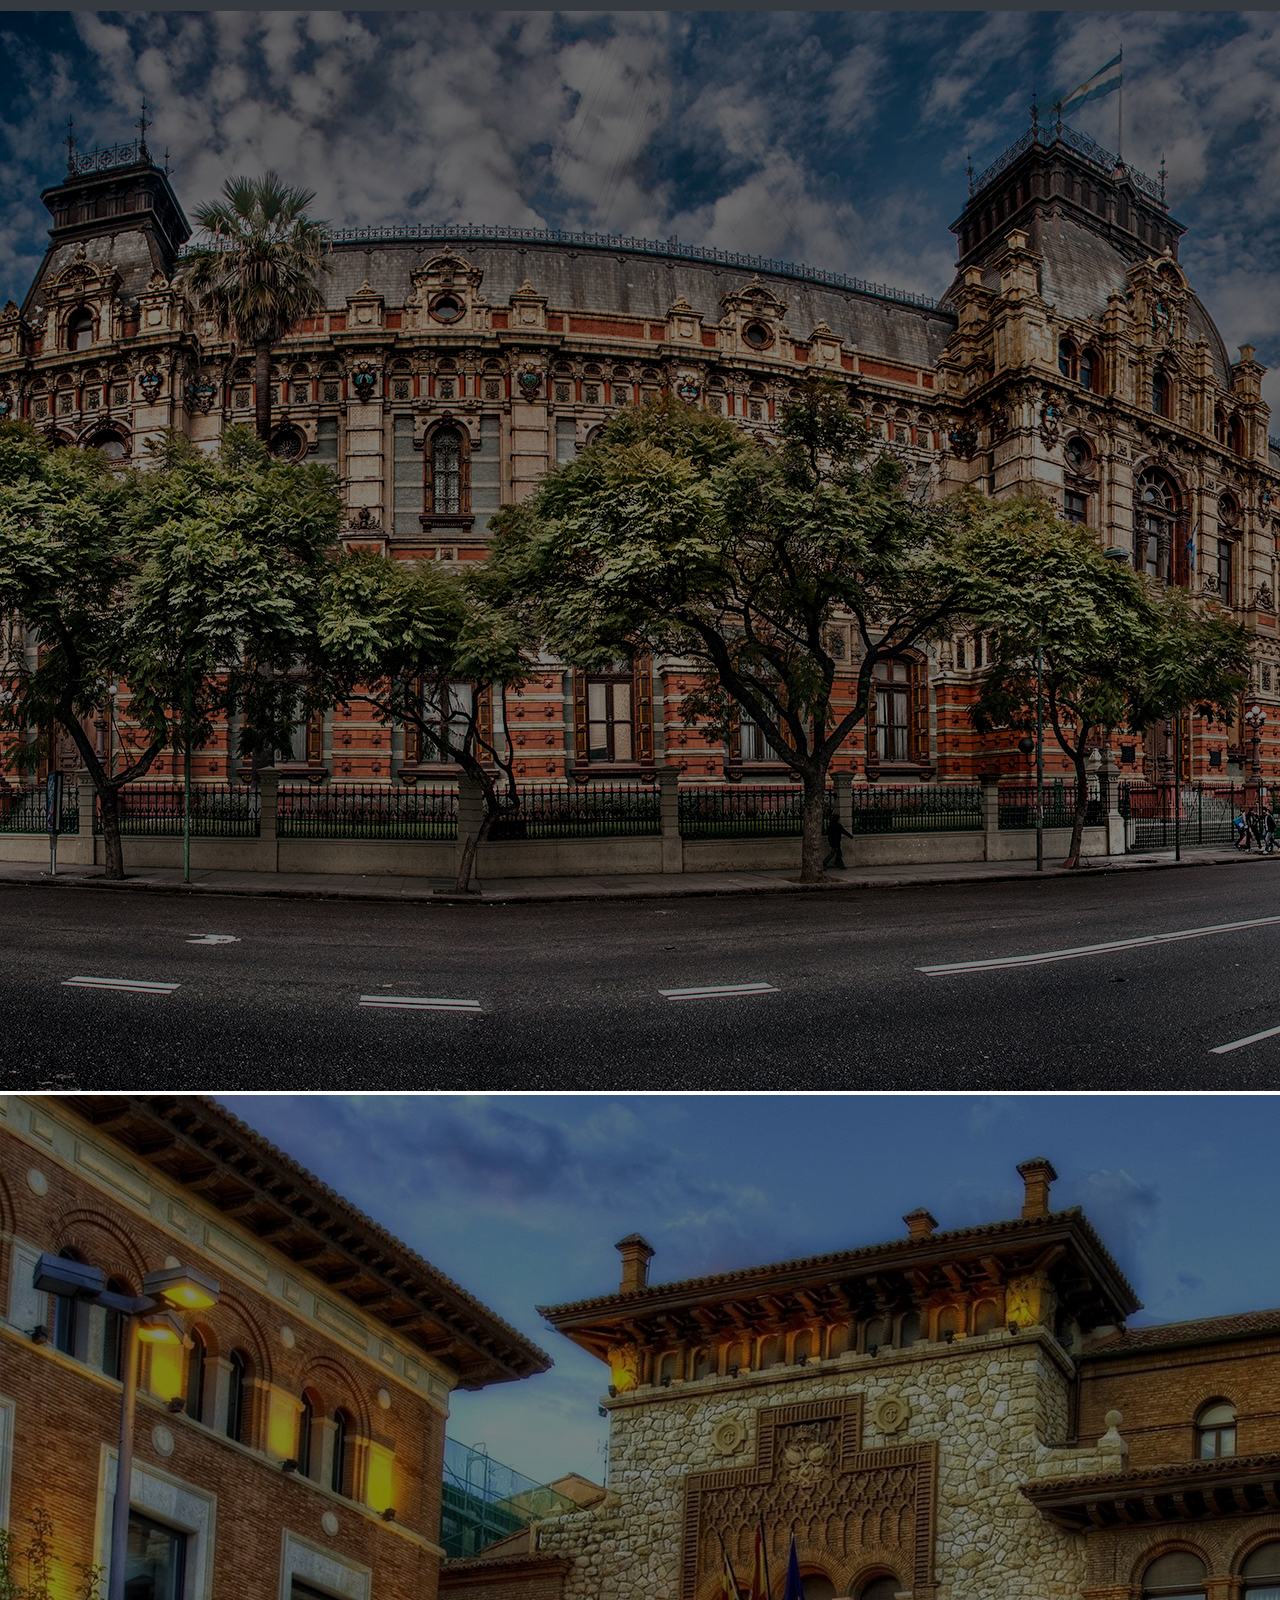
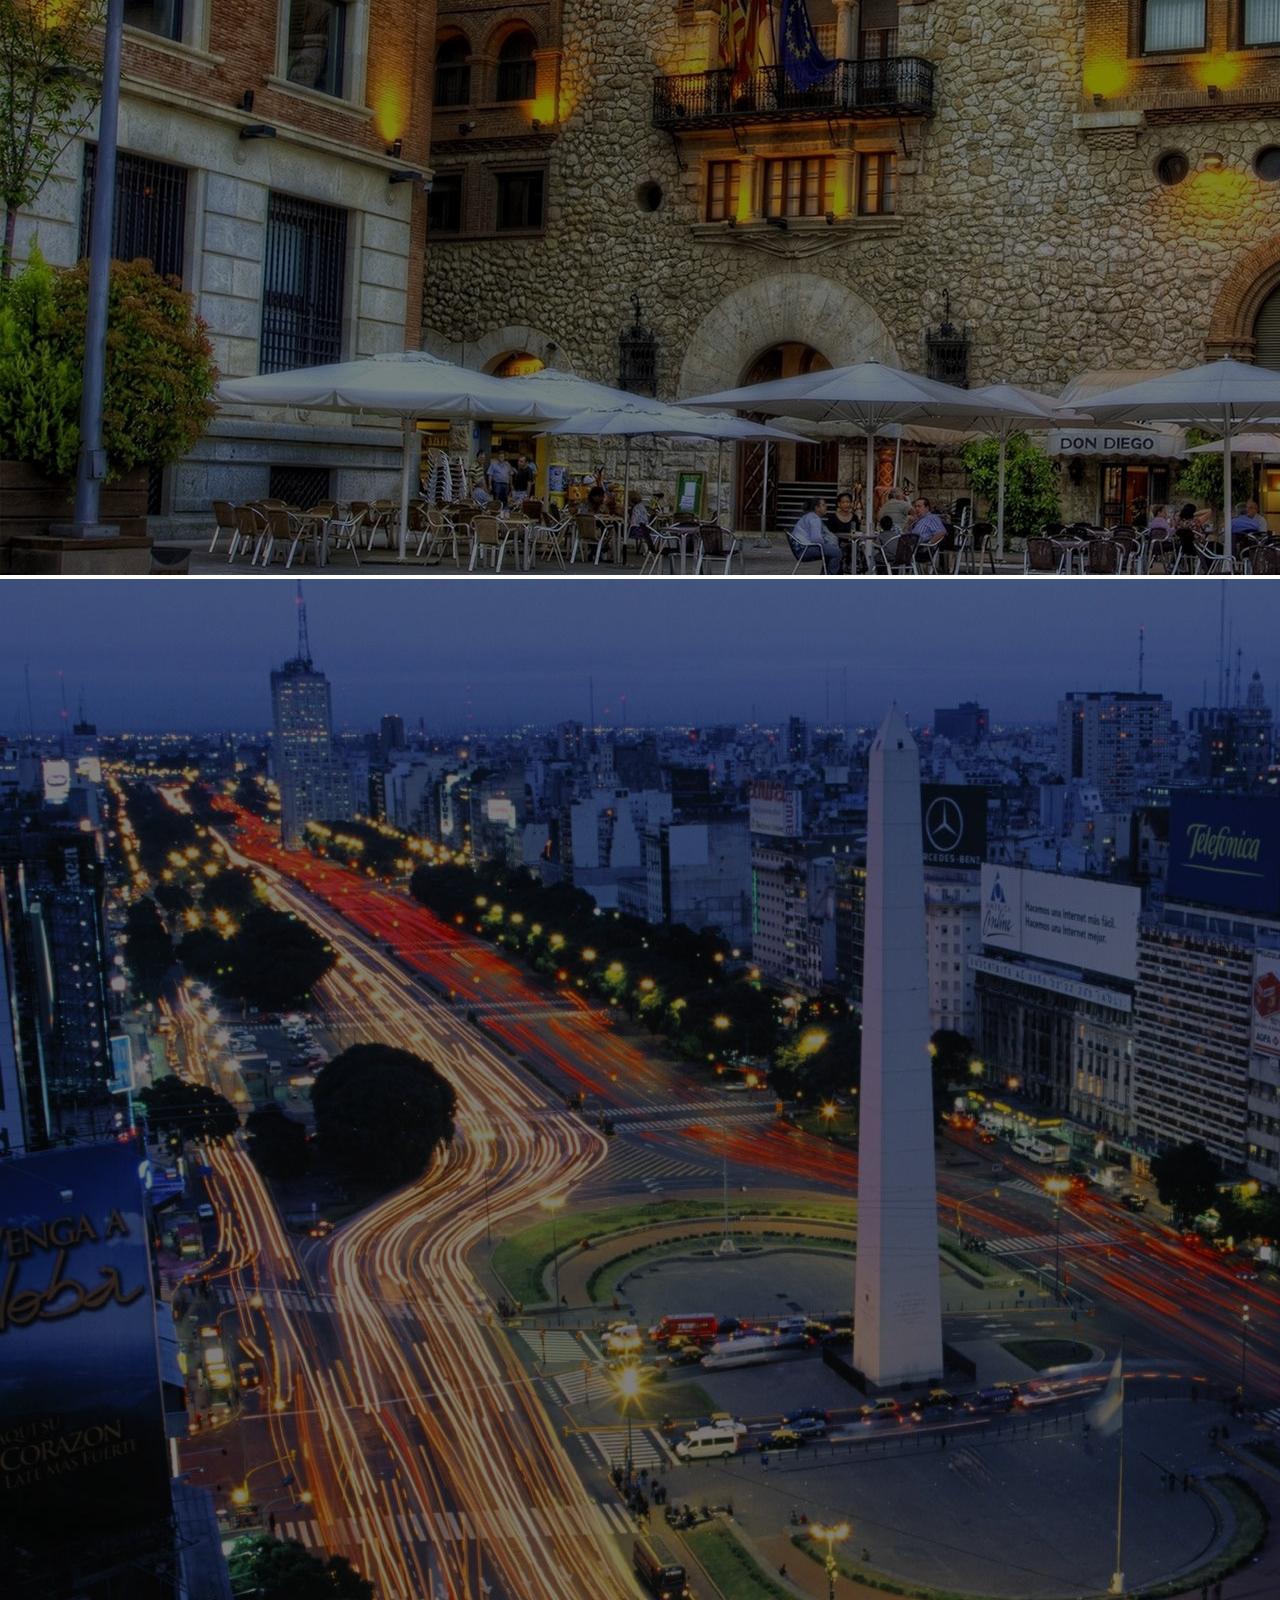
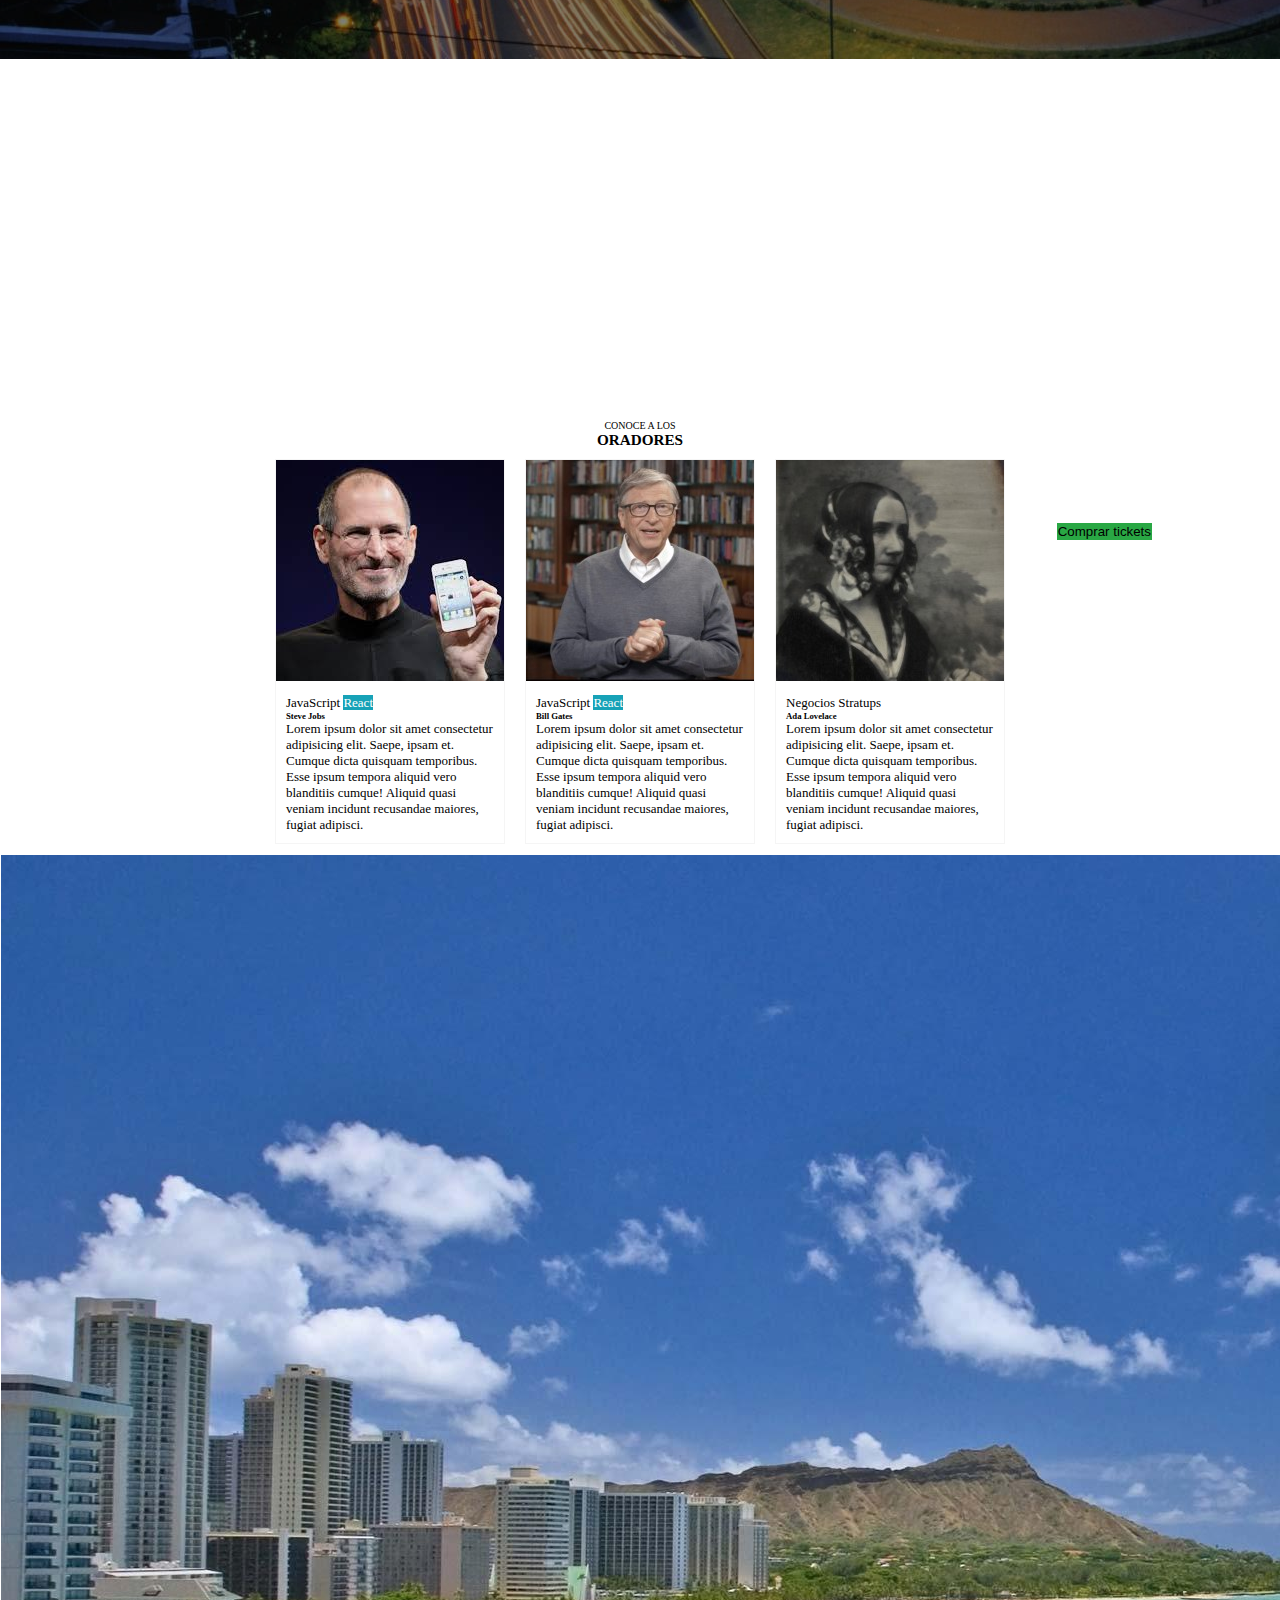
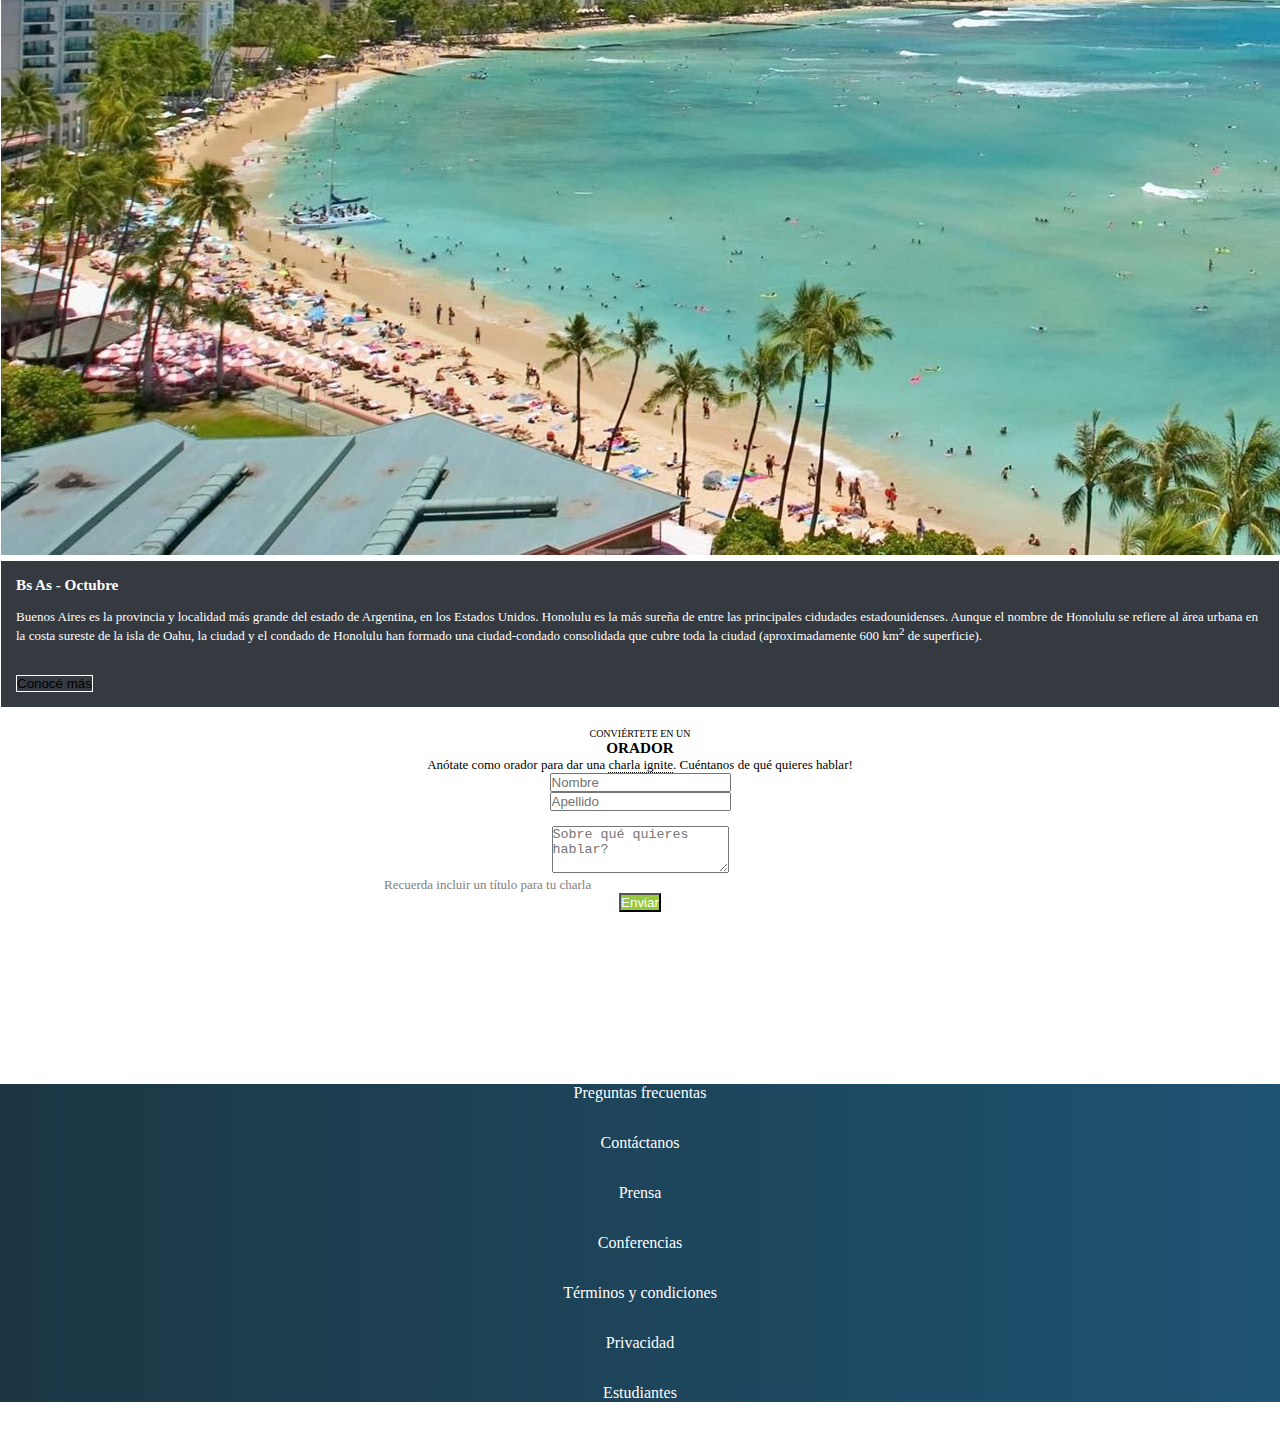
==== commit f805d9ca: "agrego links ancla" ====
--- a/index.html
+++ b/index.html
@@ -25,7 +25,7 @@
                     <div class="">
                         <ul class="navbar-nav me-auto mb-2 mb-lg-0 d-flex justify-content-end">
                             <li class="nav-item">
-                                <a class="nav-link links--principales" aria-current="page" href="#">La conferencia</a>
+                                <a class="nav-link links--principales" aria-current="page" href="#conferencia">La conferencia</a>
                             </li>
                             <li class="nav-item">
                                 <a class="nav-link links" href="#oradores">Los oradores</a>
@@ -59,9 +59,10 @@
                         <img src="images/ba3.jpg" class="d-block w-100 images" alt="ba3">
                     </div>
                     <div class="text">
+                        <a id="conferencia" href=""></a>
                         <h1>Conf Bs As</h1>
                         <p>Bs As llega por primera vez a Argentina. Un evento para comprartir con nuestra comunidad el conocimiento y experiencia de los expertos que estan creando el futuro de Internet. Ven a conocer a miembros del evento, a otros estudiantes de Codo a Codo y los oradores de primer nivel que tenemos para ti. Te esperamos!</p>
-                        <button type="button" class="btn btn-primary btn1">Quiero ser orador</button>
+                        <button type="button" class="btn btn-primary btn1"><a class="" href="#oradores">Quiero ser orador</a></button>
                         <button type="button" class="btn btn-primary btn2">Comprar tickets</button>
                     </div>
                 </div>
@@ -70,6 +71,7 @@
         <section class="container-fluid section__oradores">
             <div class="m-0">
                 <div class="col oradores__title">
+                    <a id="oradores" href=""></a>
                     <p class="p__oradores">CONOCE A LOS</p>
                     <h3>ORADORES</h3>
                 </div>
@@ -117,6 +119,7 @@
                 </div>
                 <div class="col-lg-6 p-0">
                     <div class="place w-100 h-100">
+                        <a id="lugar-fecha" href=""></a>
                         <h3 class="place__text--1">Bs As - Octubre</h3>
                         <p class="place__text--1">Buenos Aires es la provincia y localidad más grande del estado de Argentina, en los Estados Unidos. Honolulu es la más sureña de entre las principales cidudades estadounidenses. Aunque el nombre de Honolulu se refiere al área urbana en la costa sureste de la isla de Oahu, la ciudad y el condado de Honolulu han formado una ciudad-condado consolidada que cubre toda la ciudad (aproximadamente 600 km<sup>2</sup> de superficie).</p>
                         <button class="btn btn-primary btn1 place__text--1">Conocé más</button>
@@ -126,6 +129,7 @@
         </section>
         <section class="section__oradores">
             <div class="oradores__title">
+                <a id="conviertete" href=""></a>
                 <p class="p__oradores">CONVIÉRTETE EN UN</p>
                 <h3>ORADOR</h3>
                 <p>Anótate como orador para dar una <span class="span">charla ignite</span>. Cuéntanos de qué quieres hablar!</p>
--- a/style.css
+++ b/style.css
@@ -47,6 +47,10 @@
     background-color: #29A744;
 }
 
+a{
+    color: white !important;
+    text-decoration: none;
+}
 
 .section__oradores{
     text-align: center;
@@ -136,8 +140,6 @@
 .section__footer{
     background-image: linear-gradient(to right, #1C3643, #1E5372);
     color: white;
-/*     position: absolute; */
-/*     top: -140px; */
 }
 
 .footer__list{
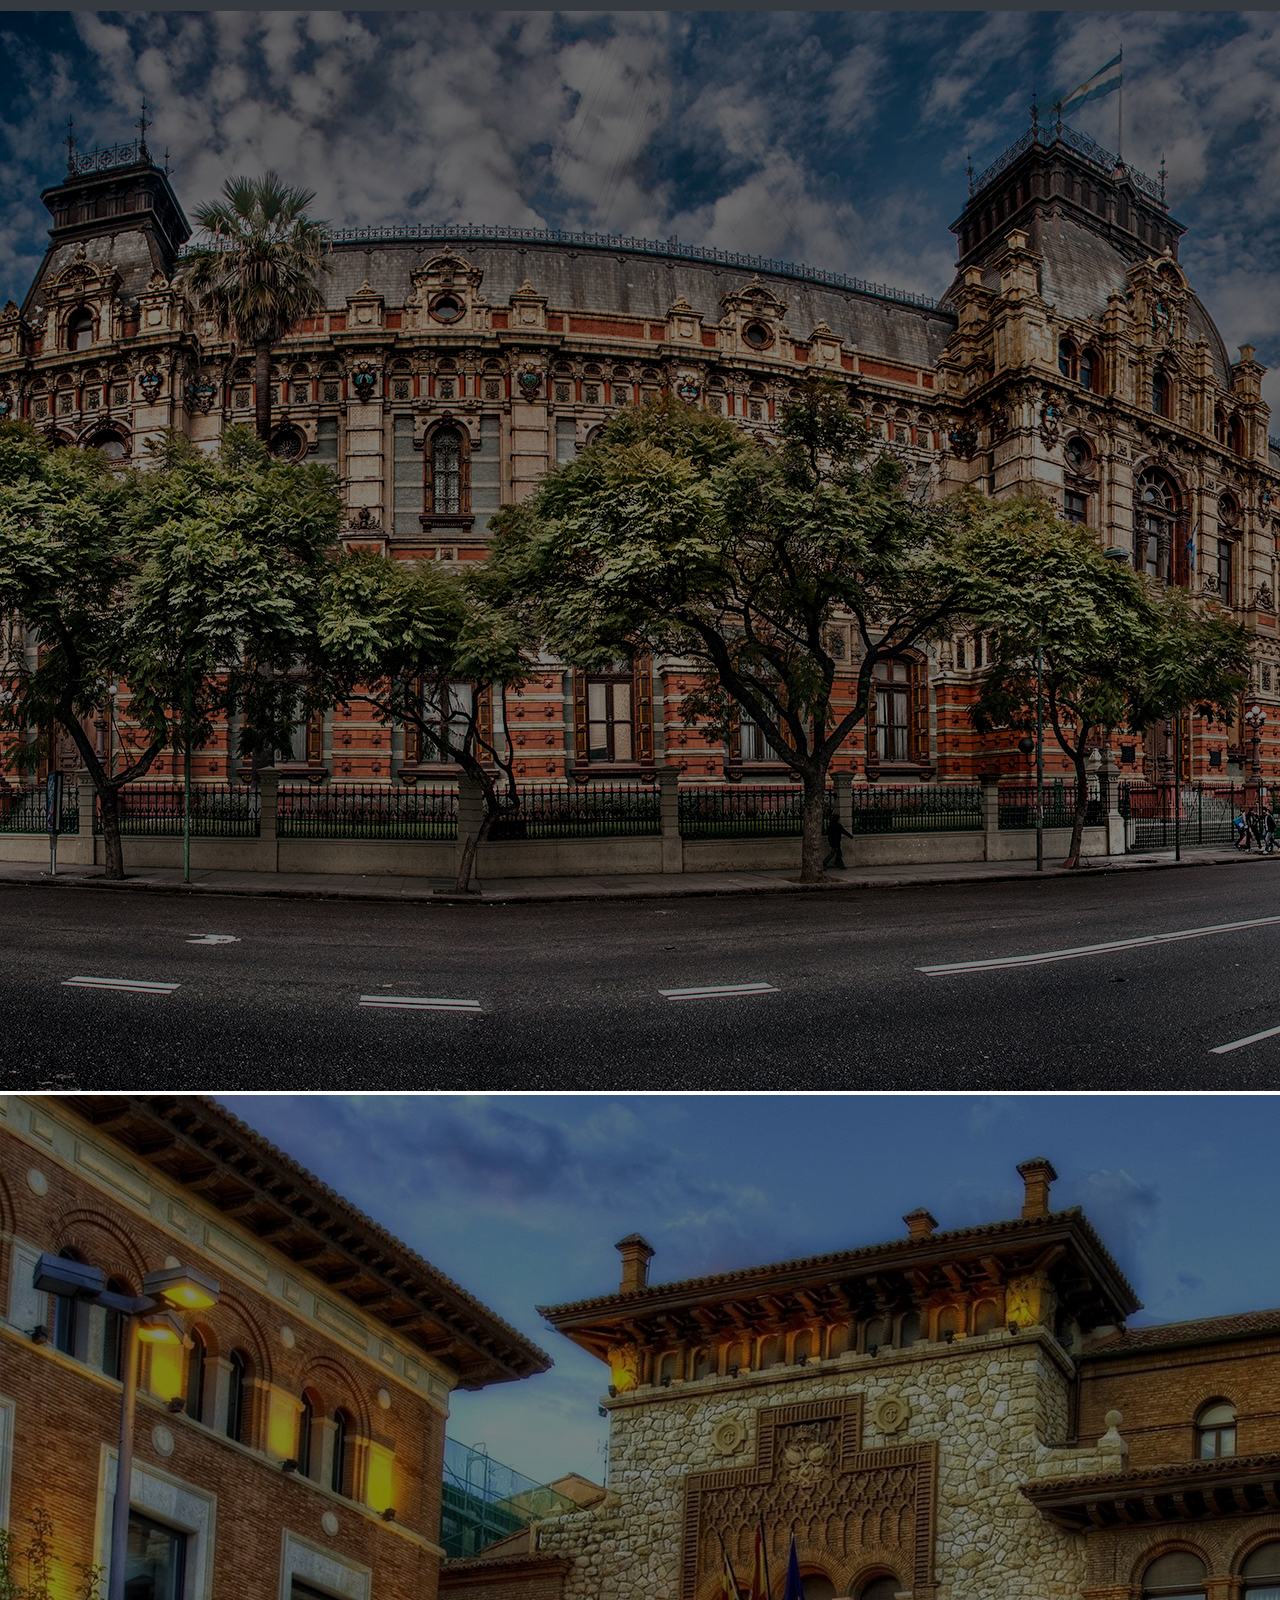
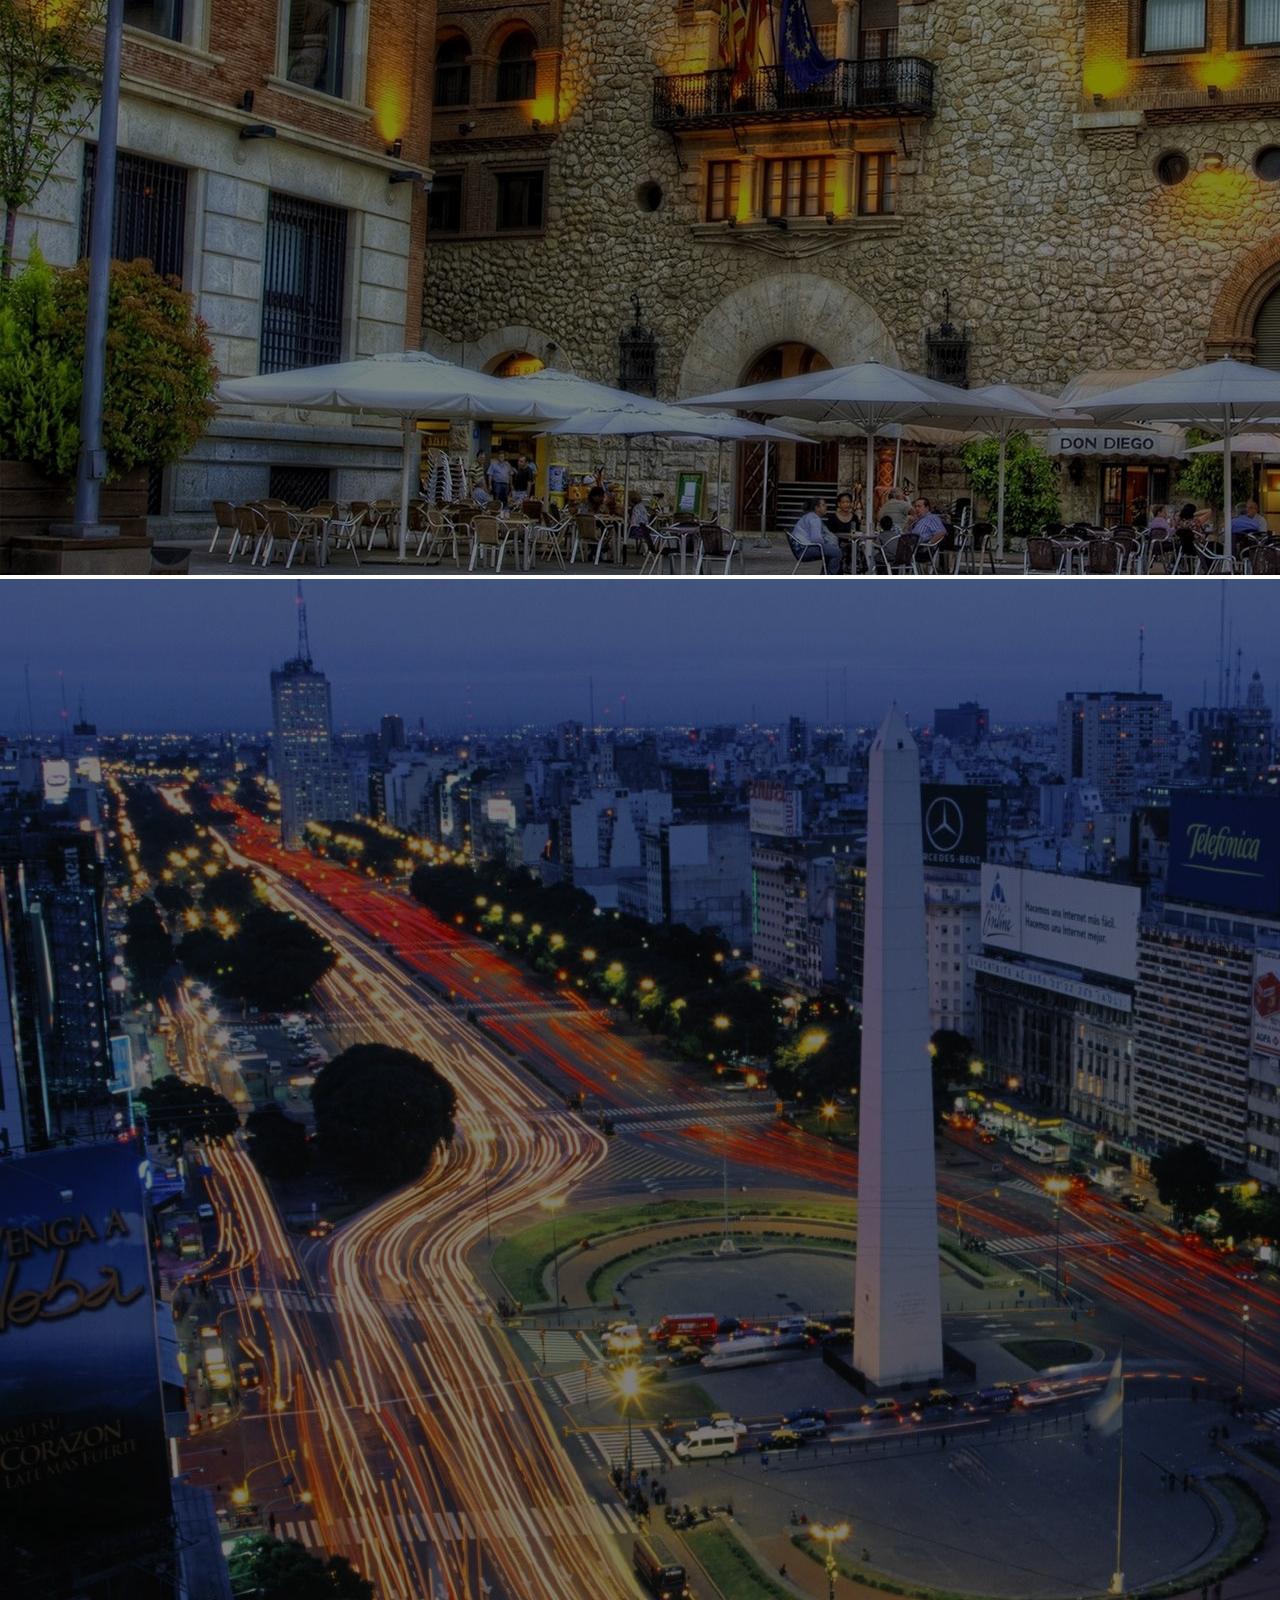
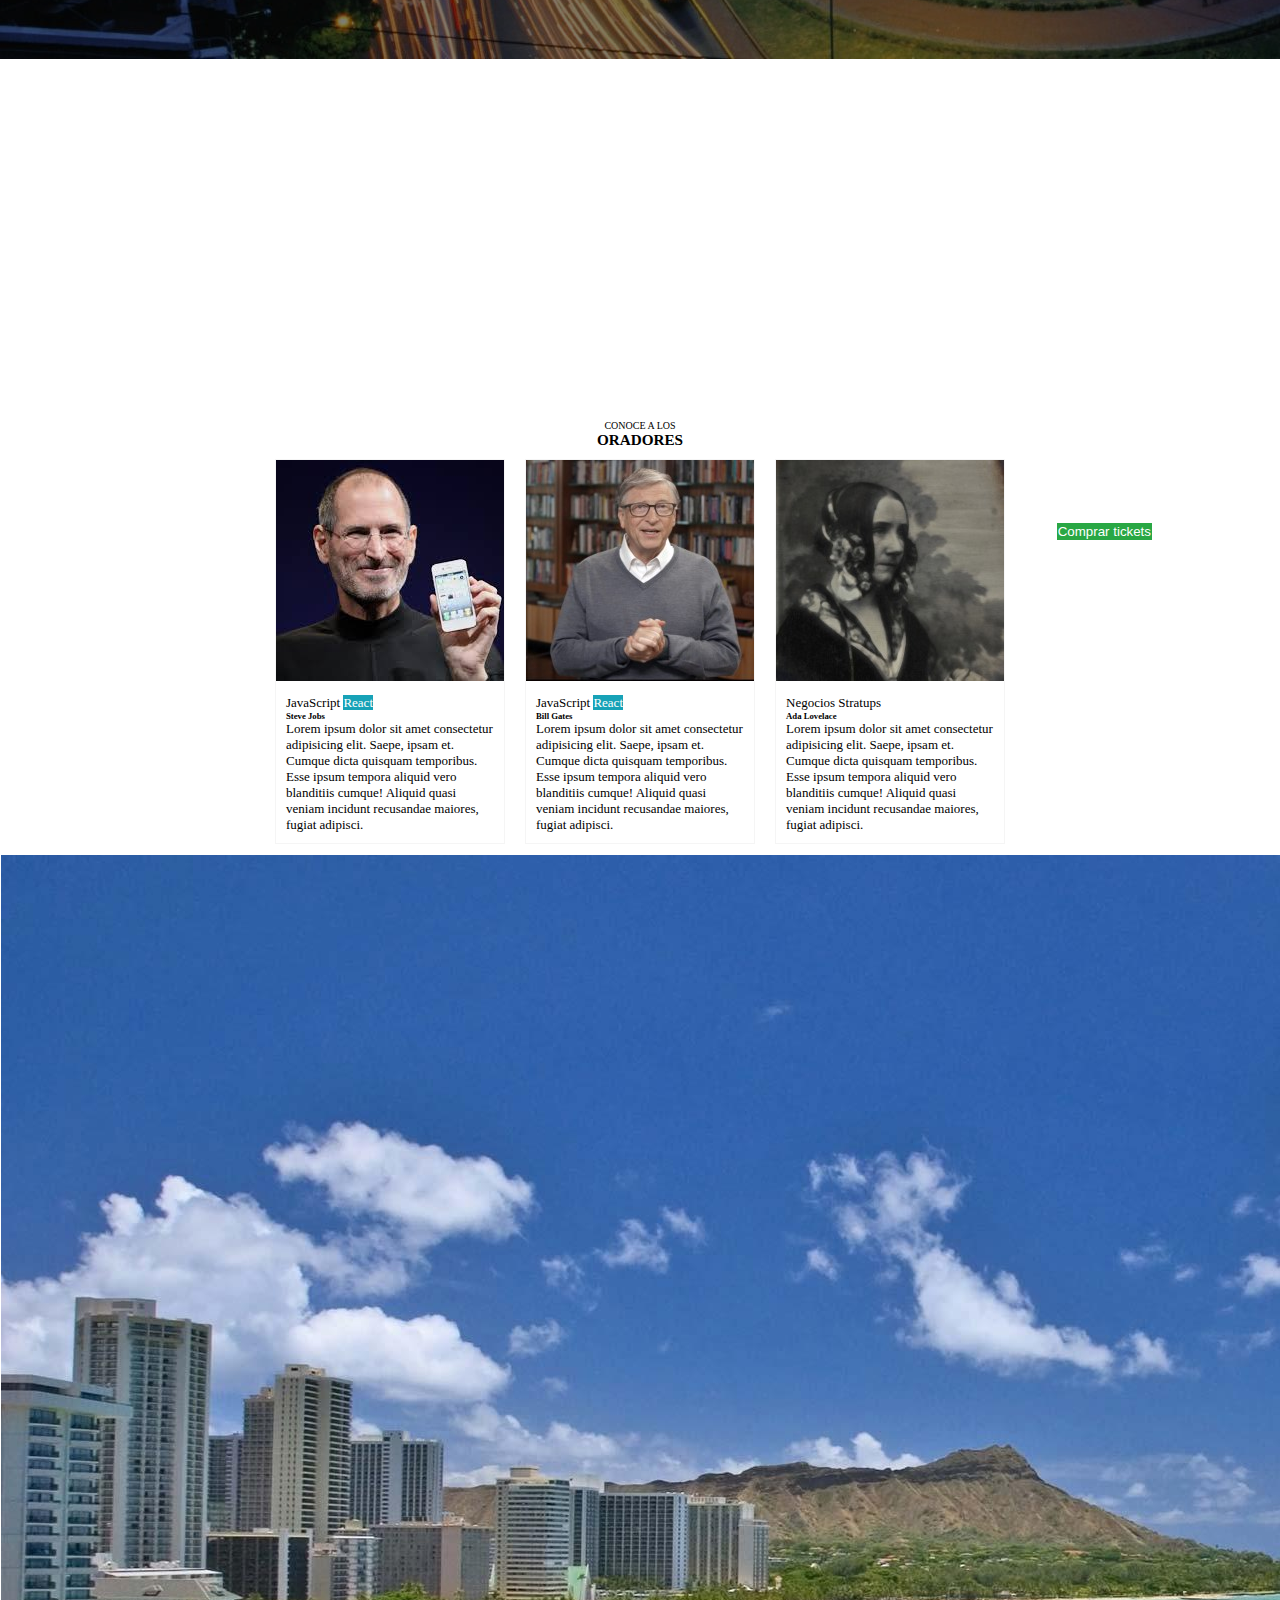
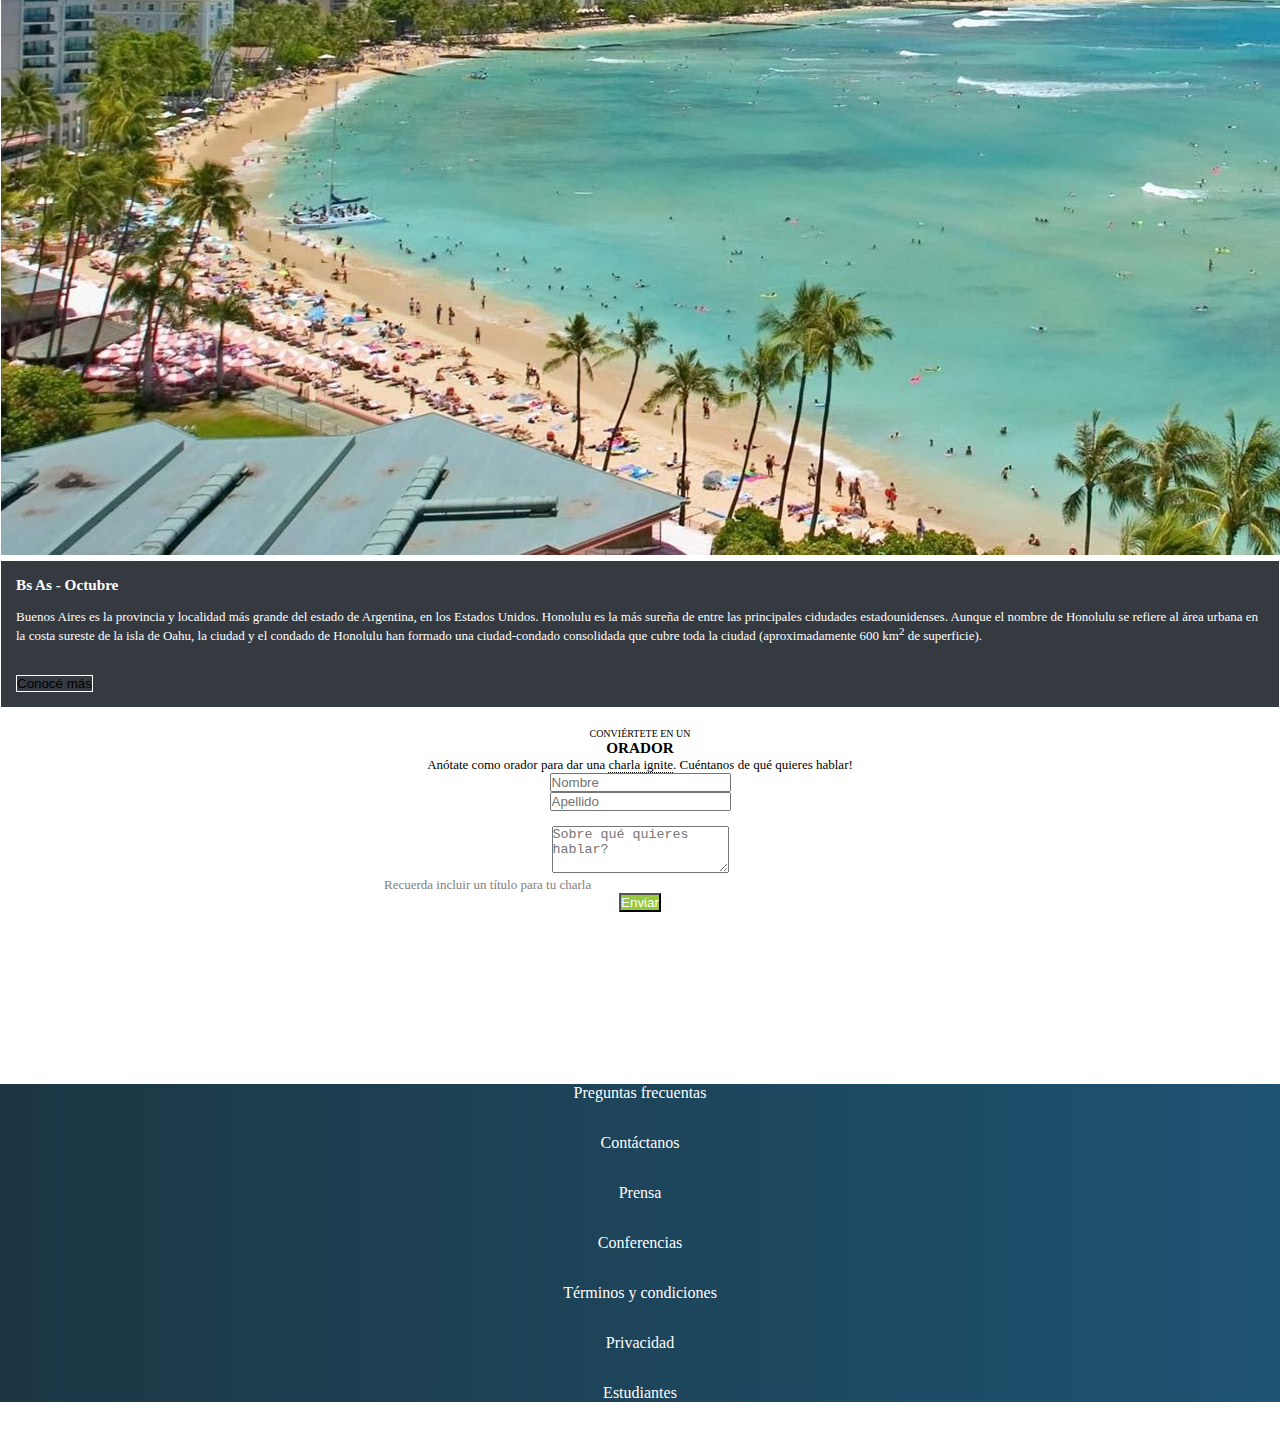
==== commit 1f7e608d: "Agrego pagina tickets" ====
--- a/index.html
+++ b/index.html
@@ -25,19 +25,19 @@
                     <div class="">
                         <ul class="navbar-nav me-auto mb-2 mb-lg-0 d-flex justify-content-end">
                             <li class="nav-item">
-                                <a class="nav-link links--principales" aria-current="page" href="#conferencia">La conferencia</a>
+                                <a class="nav-link links--principales" href="../index.html/#conferencia">La conferencia</a>
                             </li>
                             <li class="nav-item">
-                                <a class="nav-link links" href="#oradores">Los oradores</a>
+                                <a class="nav-link links" href="../index.html/#oradores">Los oradores</a>
                             </li>
                             <li class="nav-item">
-                                <a class="nav-link links" href="#lugar-fecha">El lugar y la fecha</a>
+                                <a class="nav-link links" href="../index.html/#lugar-fecha">El lugar y la fecha</a>
                             </li>
                             <li class="nav-item">
-                                <a class="nav-link links" href="#conviertete">Conviértete en orador</a>
+                                <a class="nav-link links" href="../index.html/#conviertete">Conviértete en orador</a>
                             </li>
                             <li class="nav-item">
-                                <a class="nav-link links--final" href="#tickets">Comprar tickets</a>
+                                <a class="nav-link links--final" aria-current="page" href="#">Comprar tickets</a>
                             </li>
                         </ul>
                     </div>
@@ -63,7 +63,7 @@
                         <h1>Conf Bs As</h1>
                         <p>Bs As llega por primera vez a Argentina. Un evento para comprartir con nuestra comunidad el conocimiento y experiencia de los expertos que estan creando el futuro de Internet. Ven a conocer a miembros del evento, a otros estudiantes de Codo a Codo y los oradores de primer nivel que tenemos para ti. Te esperamos!</p>
                         <button type="button" class="btn btn-primary btn1"><a class="" href="#oradores">Quiero ser orador</a></button>
-                        <button type="button" class="btn btn-primary btn2">Comprar tickets</button>
+                        <button type="button" class="btn btn-primary btn2"><a class="" href="pages/tickets.html">Comprar tickets</a></button>
                     </div>
                 </div>
             </div>
--- a/style.css
+++ b/style.css
@@ -15,11 +15,11 @@
 }
 
 .links{
-    color: #CFD4DA;
+    color: #CFD4DA !important;
 }
 
 .links--final{
-    color: #29A744;
+    color: #29A744 !important;
 }
 
 .images{
@@ -131,6 +131,10 @@
     color: white;
 }
 
+.btn-green:hover{
+    background-color: #96C93E !important;
+}
+
 .p__form{
     text-align: left;
     color: gray;
@@ -152,4 +156,21 @@
     list-style: none;
     text-align: center;
     margin: 2rem;
+}
+
+.form{
+    margin-top: 20px;
+}
+
+.tickets{
+    border: 0px;
+    background-color: transparent;
+}
+
+.tickets--btn{
+    border-color: turquoise;
+}
+
+.tickets--btn:hover{
+    border-color: #ffc107;
 }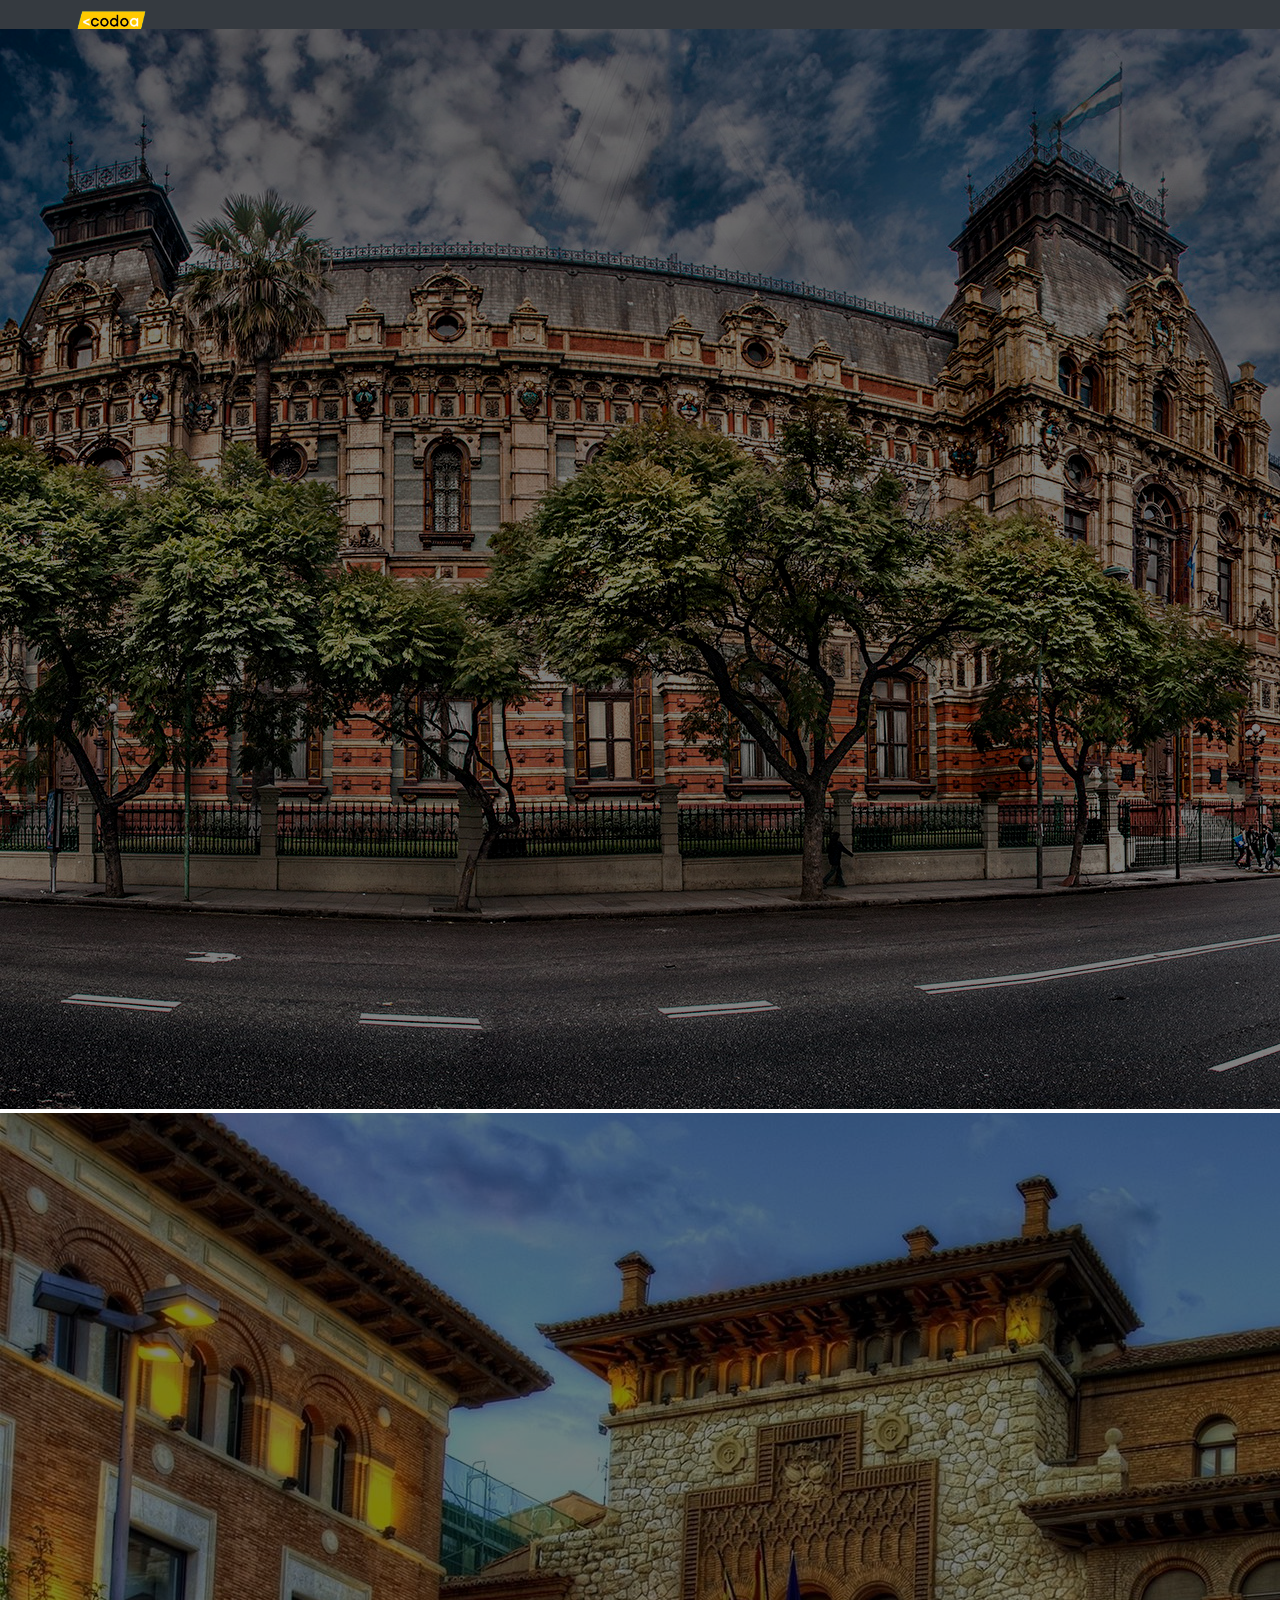
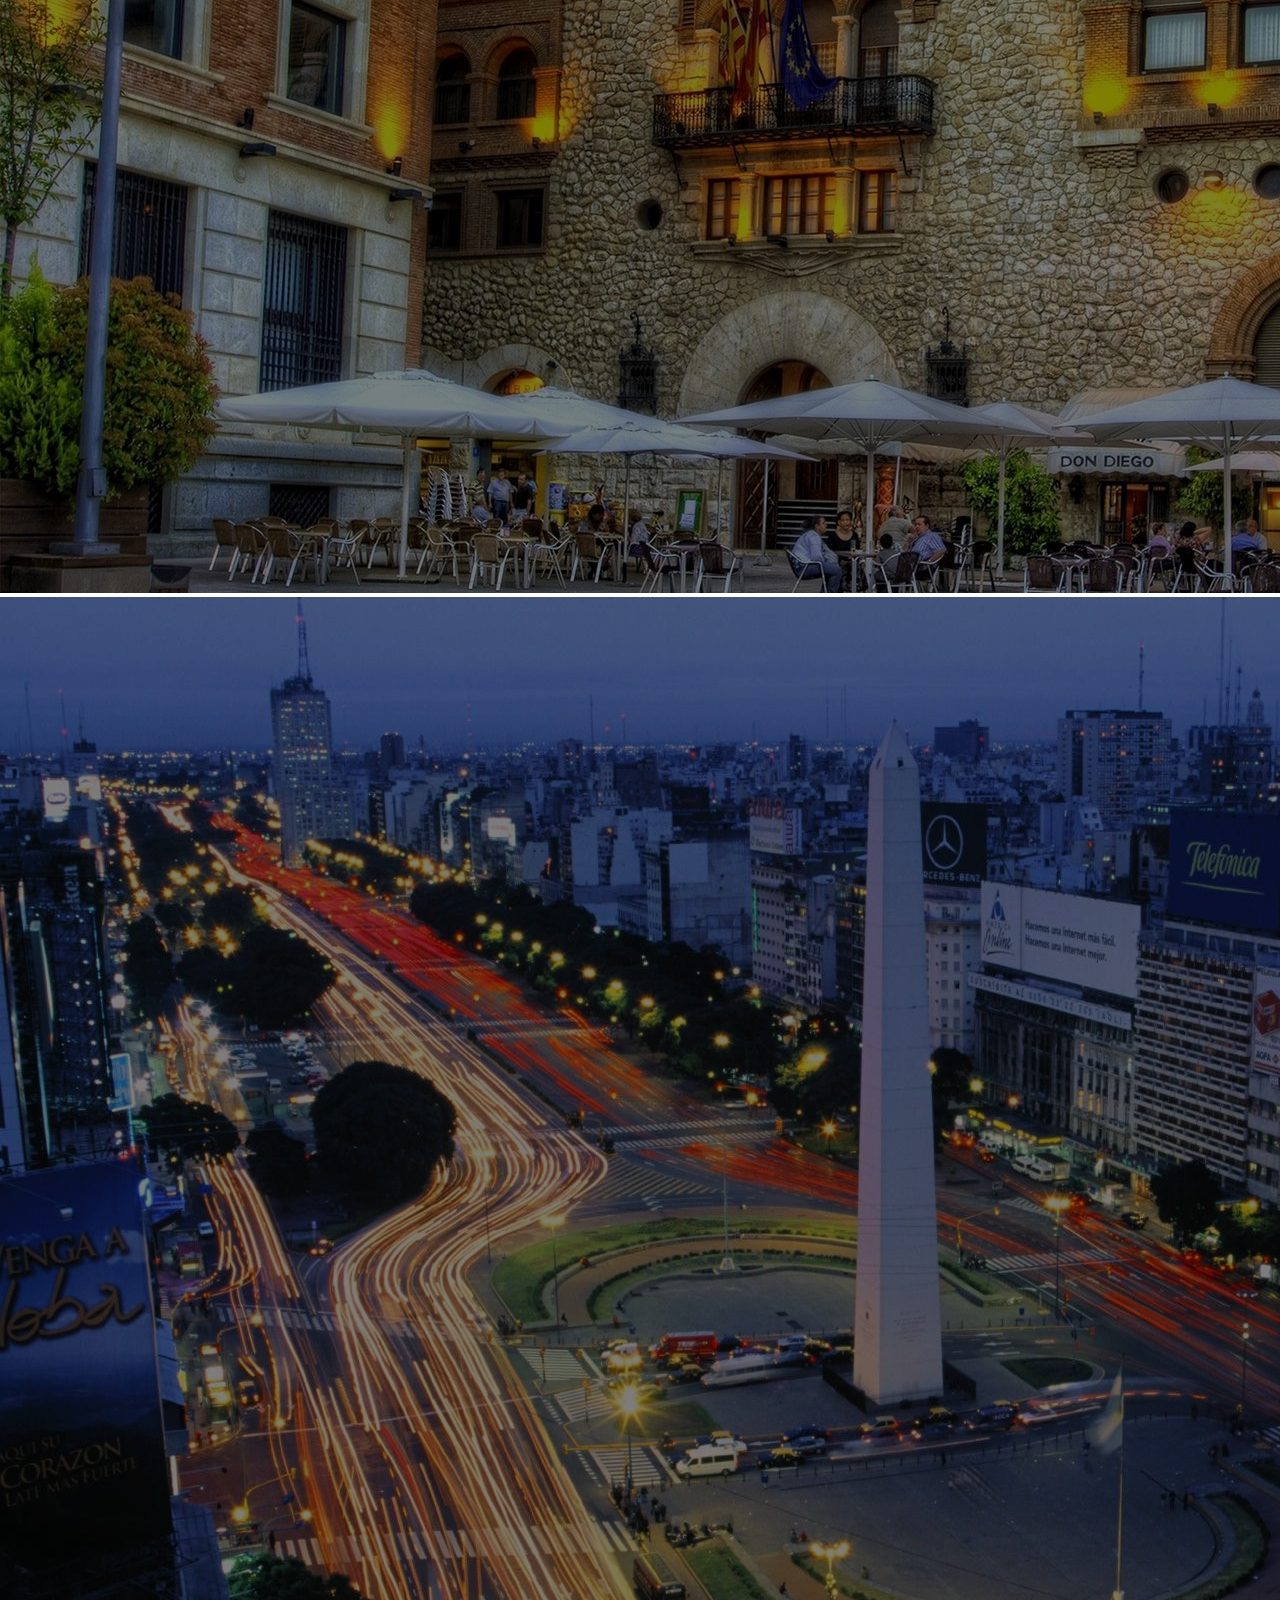
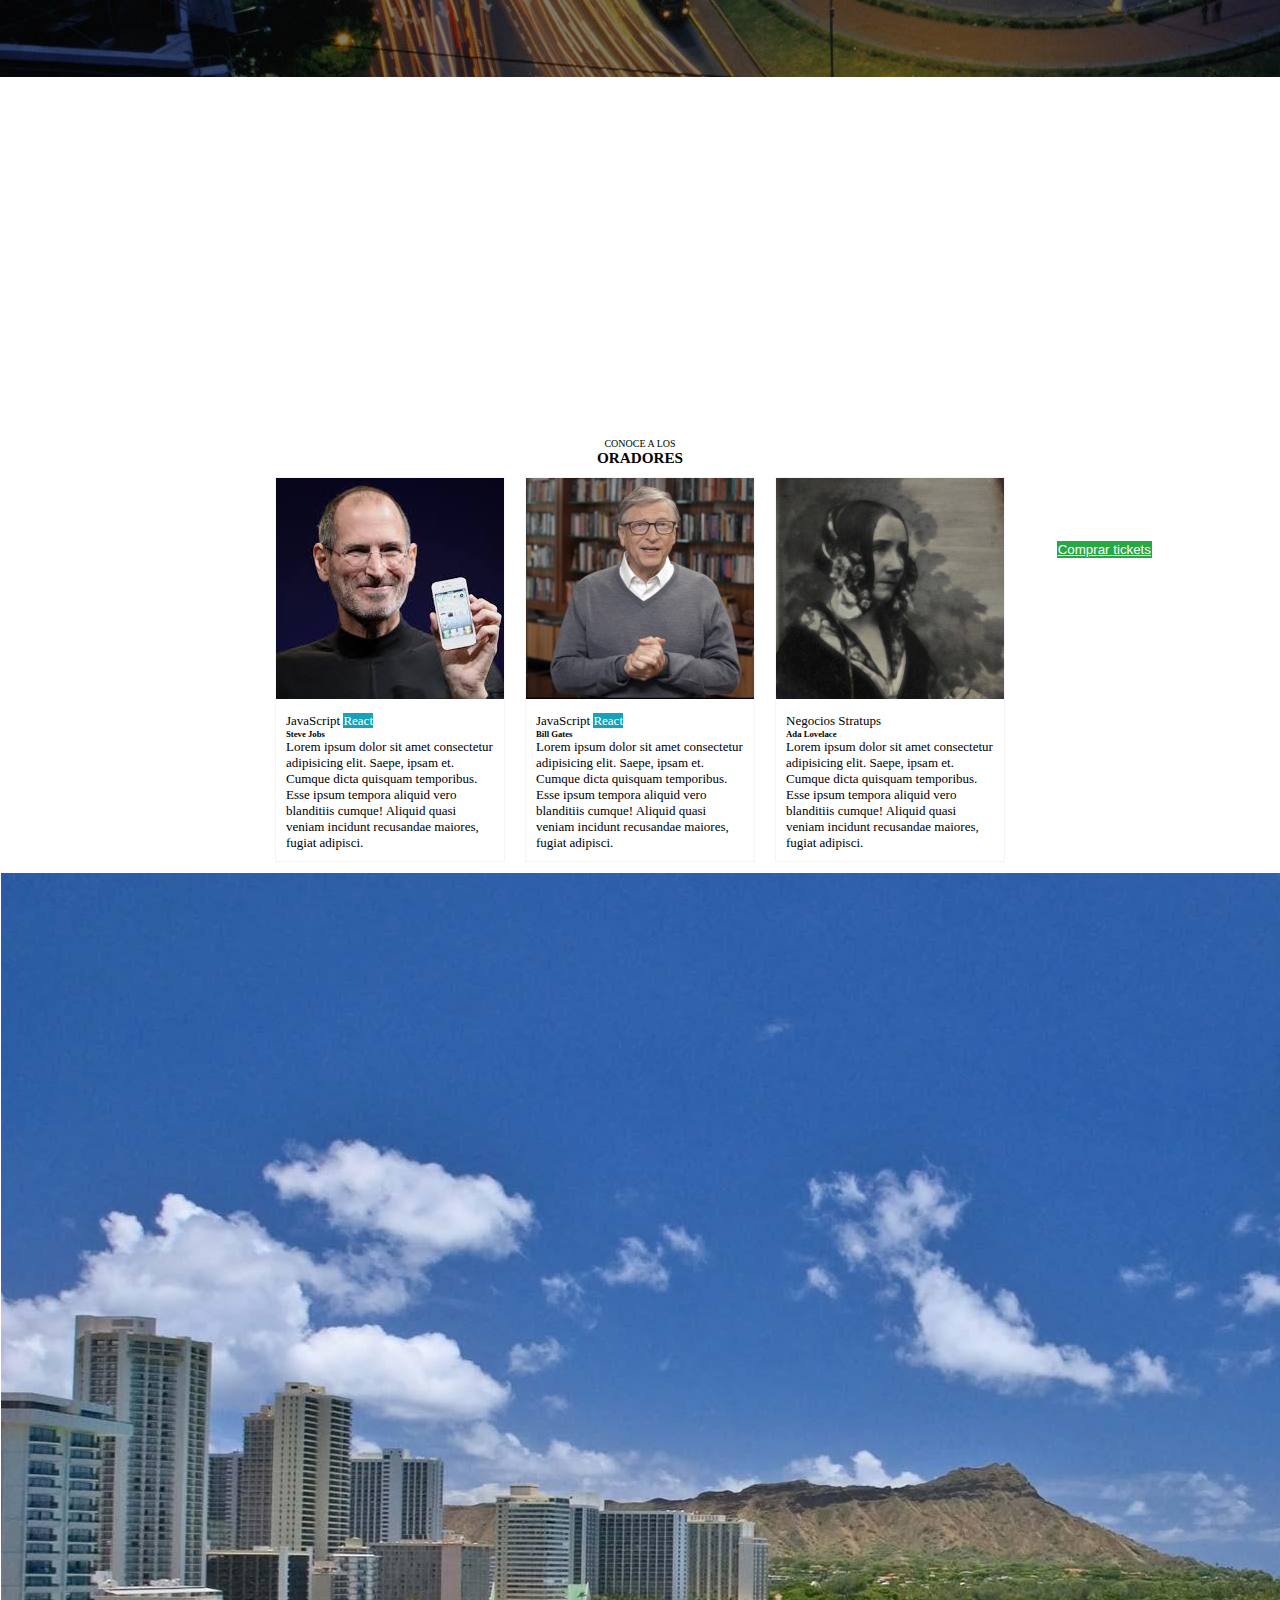
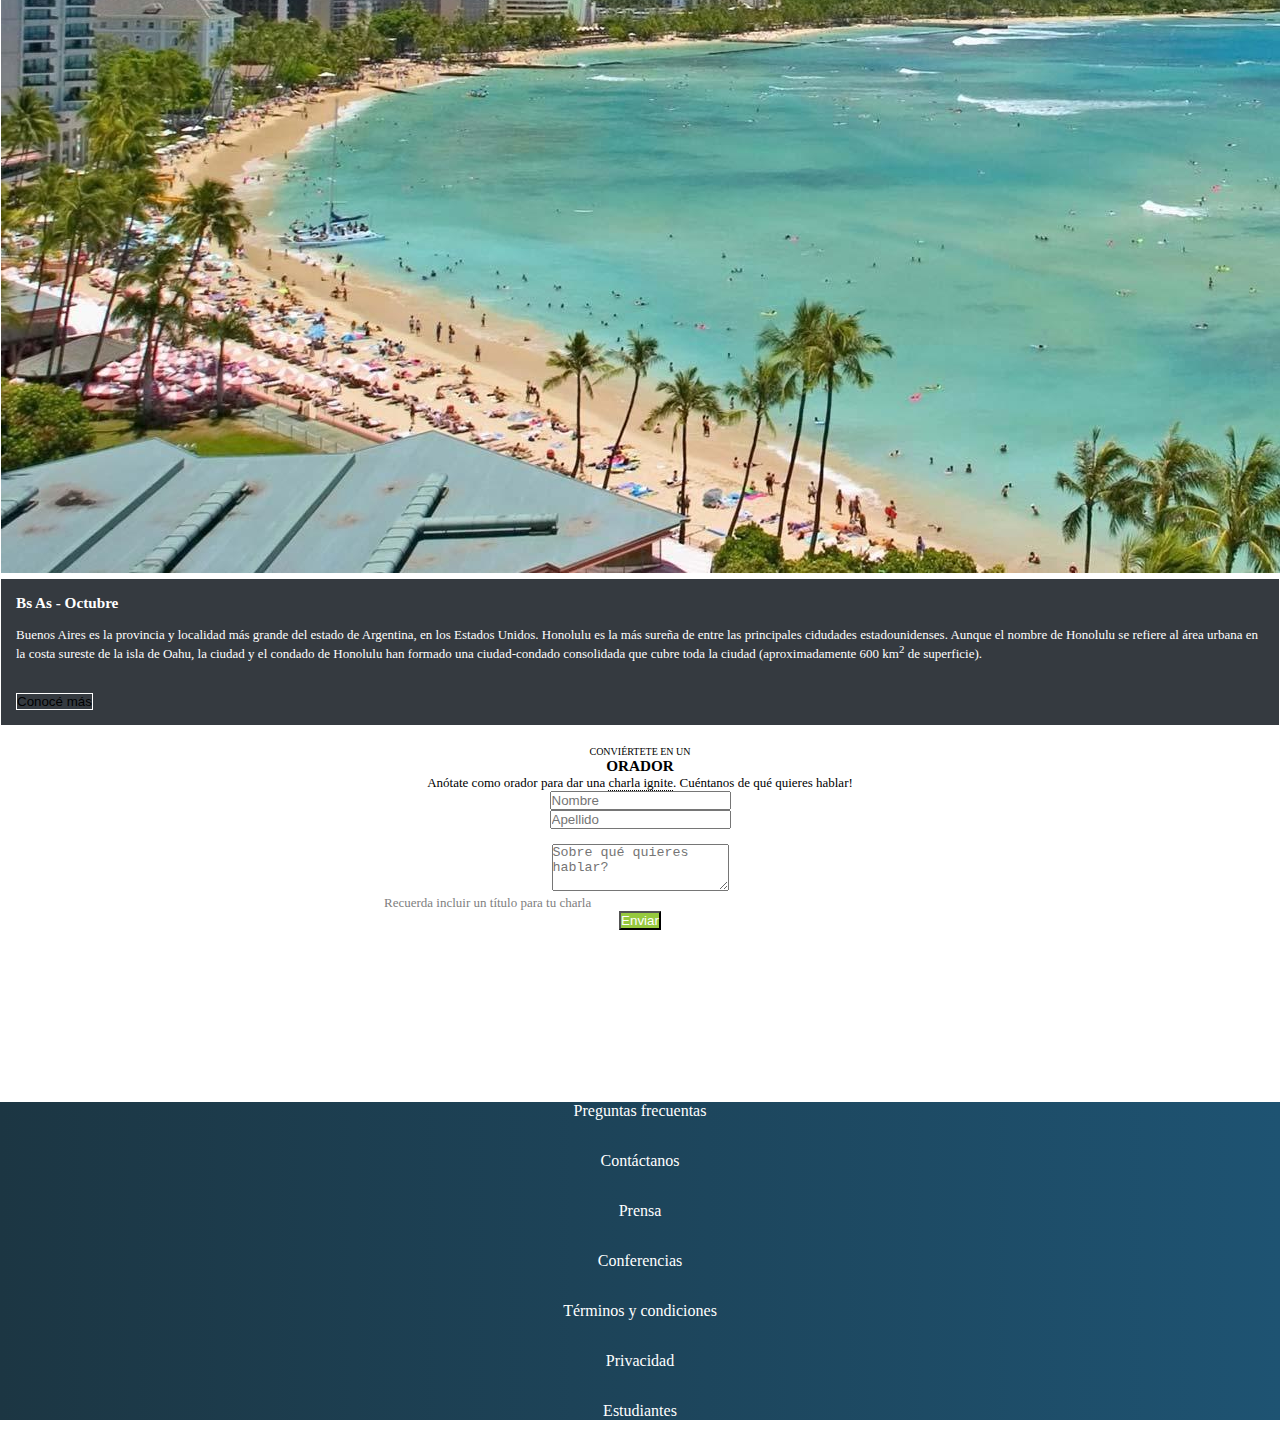
==== commit 57dda9b5: "agrego login" ====
--- a/index.html
+++ b/index.html
@@ -17,7 +17,7 @@
                 <a class="navbar-brand" href="#">
                     <img src="images/codoacodo.png" alt="Logo" width="100" class="d-inline-block align-text-top">
                 </a>
-                <a class="navbar-brand links--principales" href="#">Conf Bs As</a>
+                <a class="navbar-brand links--principales">Conf Bs As</a>
                 <button class="navbar-toggler" type="button" data-bs-toggle="collapse" data-bs-target="#navbarSupportedContent" aria-controls="navbarSupportedContent" aria-expanded="false" aria-label="Toggle navigation">
                     <span class="navbar-toggler-icon"></span>
                 </button>
@@ -25,19 +25,22 @@
                     <div class="">
                         <ul class="navbar-nav me-auto mb-2 mb-lg-0 d-flex justify-content-end">
                             <li class="nav-item">
-                                <a class="nav-link links--principales" href="../index.html/#conferencia">La conferencia</a>
+                                <a class="nav-link links--principales" href="#conferencia">La conferencia</a>
                             </li>
                             <li class="nav-item">
-                                <a class="nav-link links" href="../index.html/#oradores">Los oradores</a>
+                                <a class="nav-link links" href="#oradores">Los oradores</a>
                             </li>
                             <li class="nav-item">
-                                <a class="nav-link links" href="../index.html/#lugar-fecha">El lugar y la fecha</a>
+                                <a class="nav-link links" href="#lugar-fecha">El lugar y la fecha</a>
                             </li>
                             <li class="nav-item">
-                                <a class="nav-link links" href="../index.html/#conviertete">Conviértete en orador</a>
+                                <a class="nav-link links" href="#conviertete">Conviértete en orador</a>
                             </li>
                             <li class="nav-item">
-                                <a class="nav-link links--final" aria-current="page" href="#">Comprar tickets</a>
+                                <a class="nav-link links--final" aria-current="page" href="pages/tickets.html">Comprar tickets</a>
+                            </li>
+                            <li class="nav-item">
+                                <a class="nav-link links--final" aria-current="page" href="pages/login.php">Iniciar Sesión</a>
                             </li>
                         </ul>
                     </div>
--- a/style.css
+++ b/style.css
@@ -49,7 +49,7 @@
 
 a{
     color: white !important;
-    text-decoration: none;
+/*     text-decoration: none; */
 }
 
 .section__oradores{
